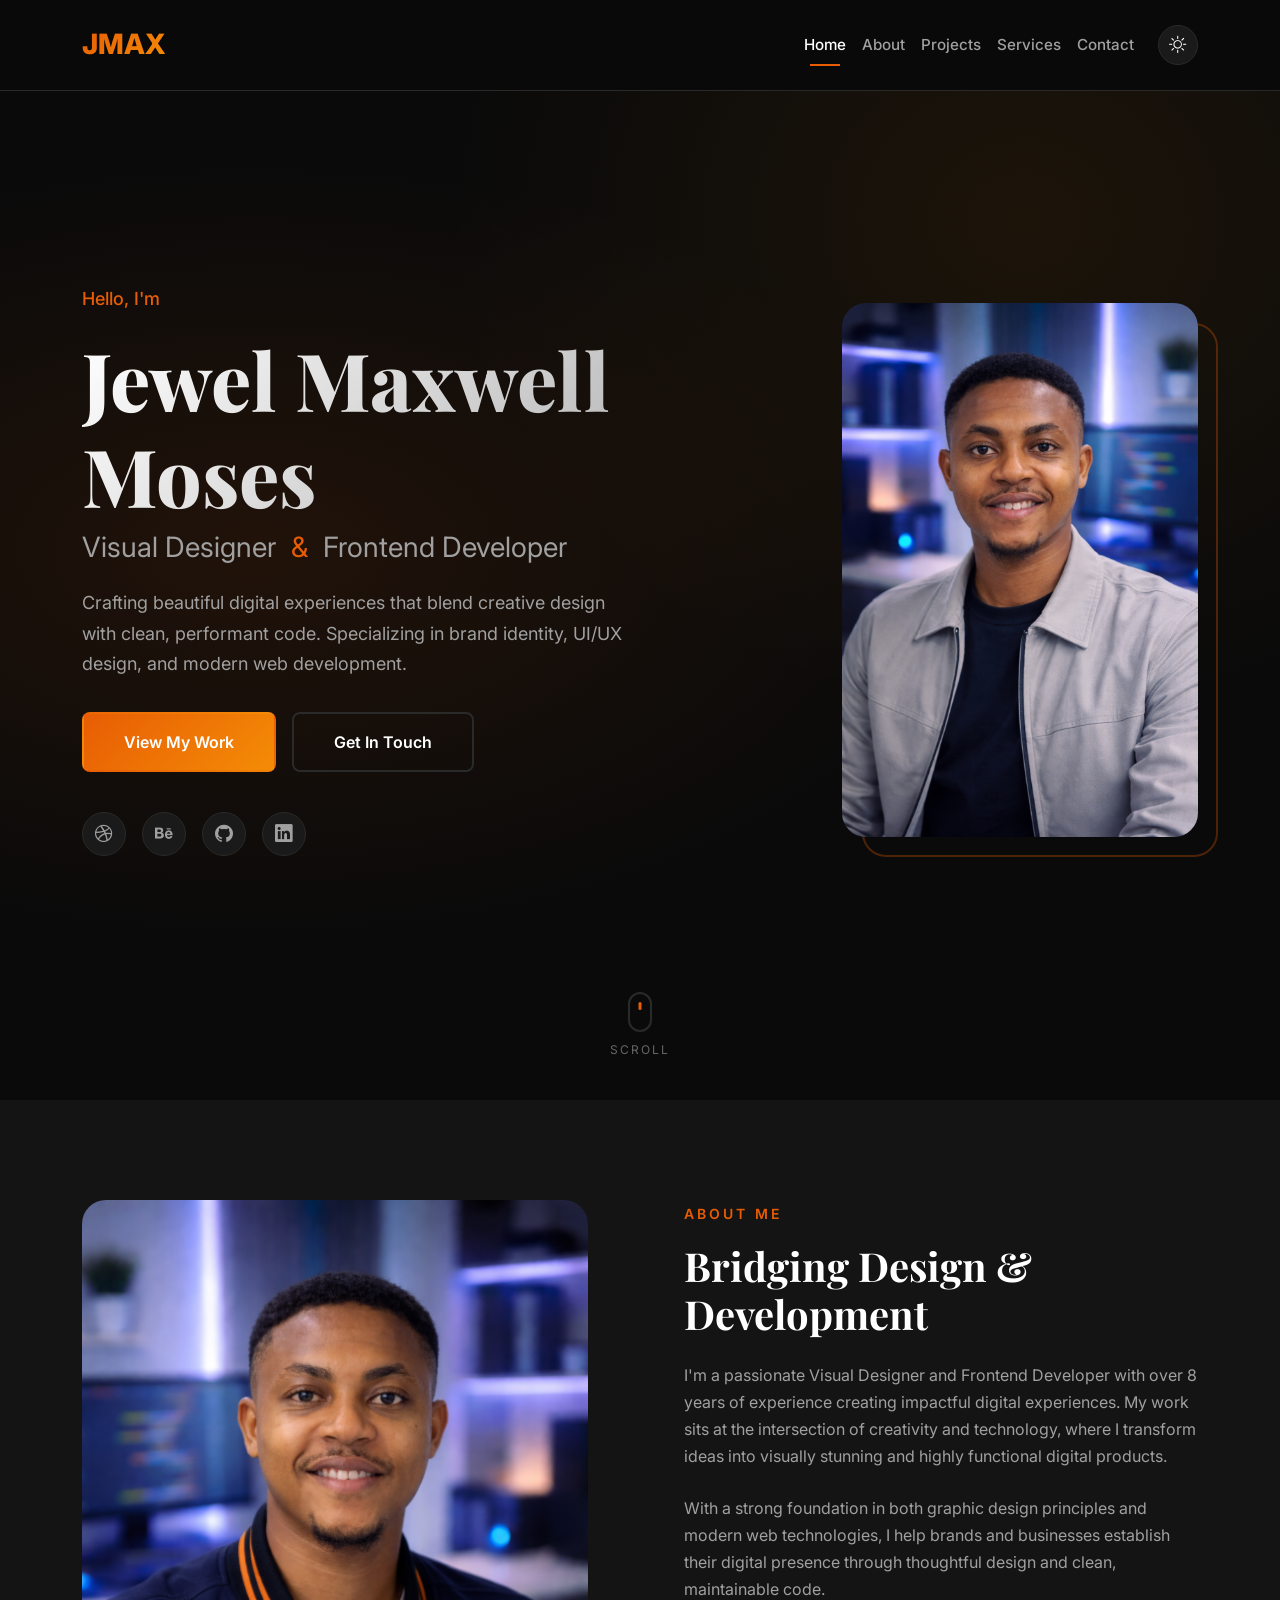
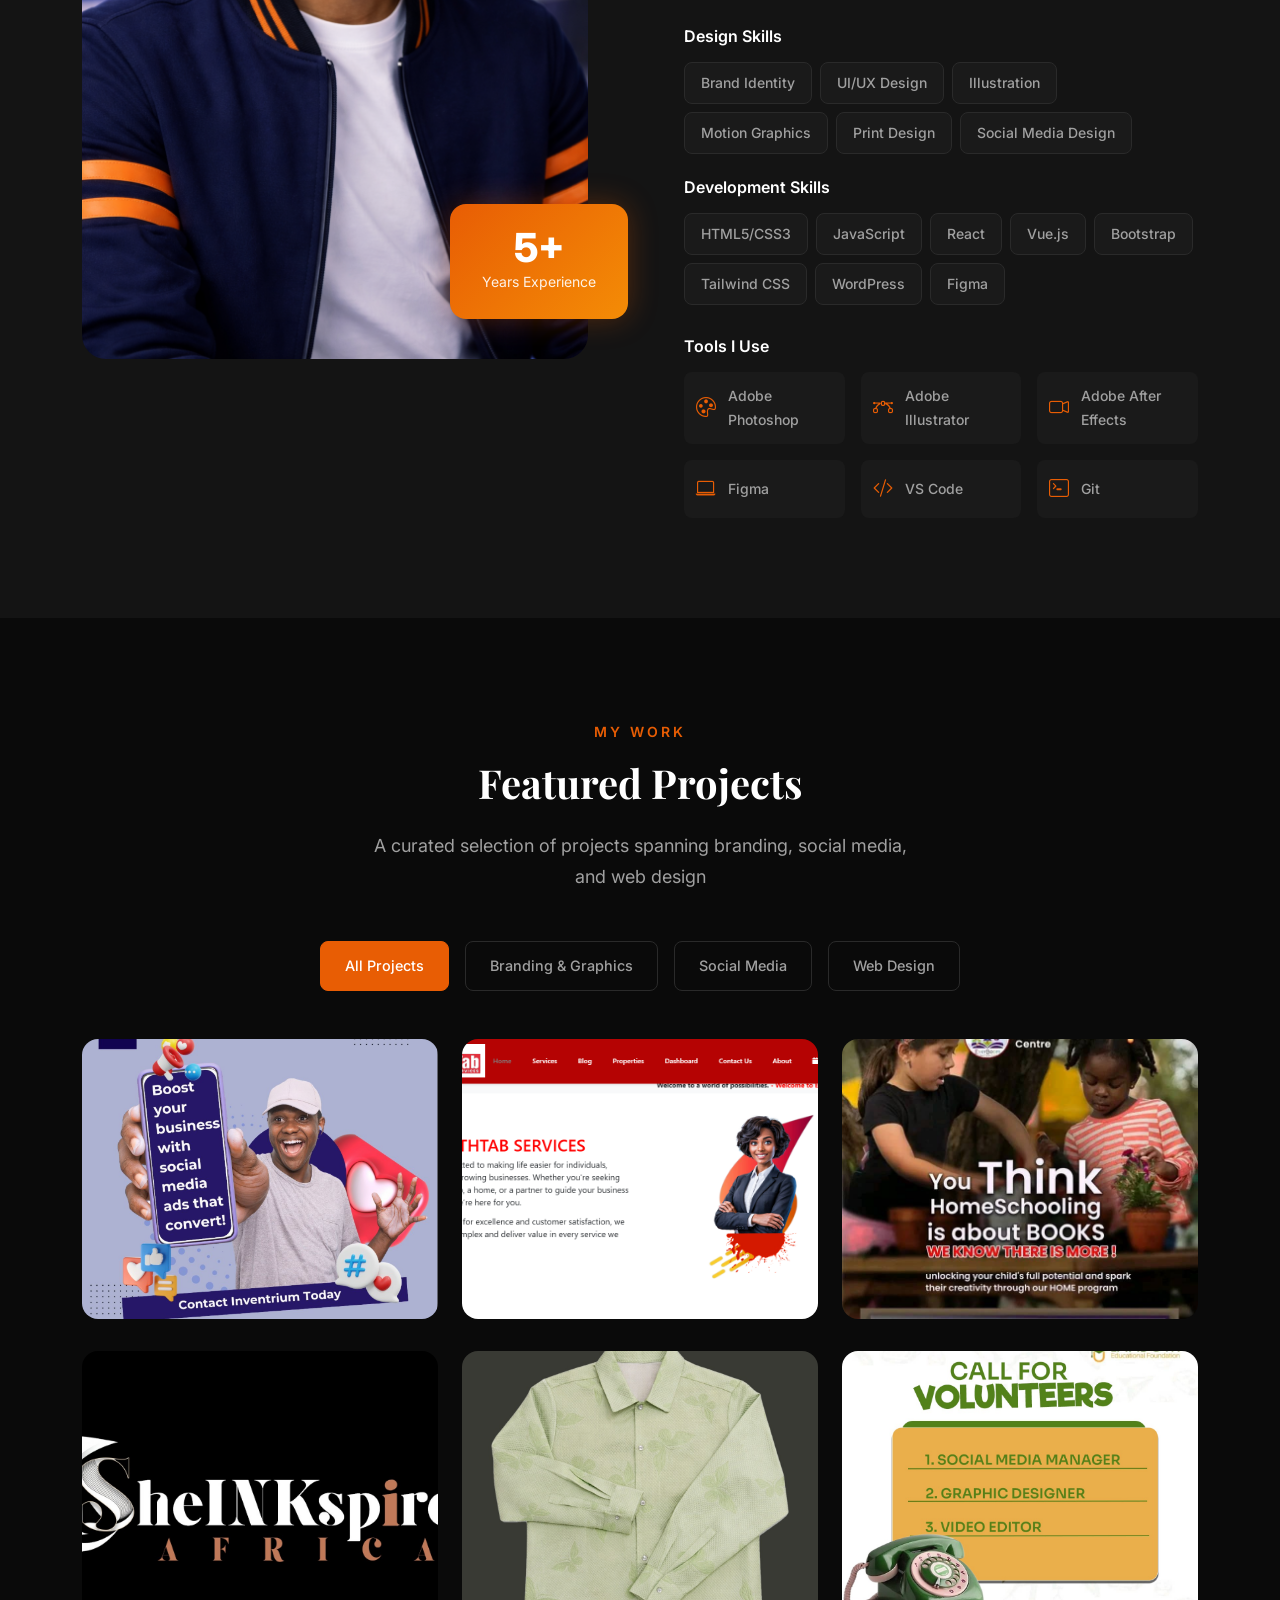
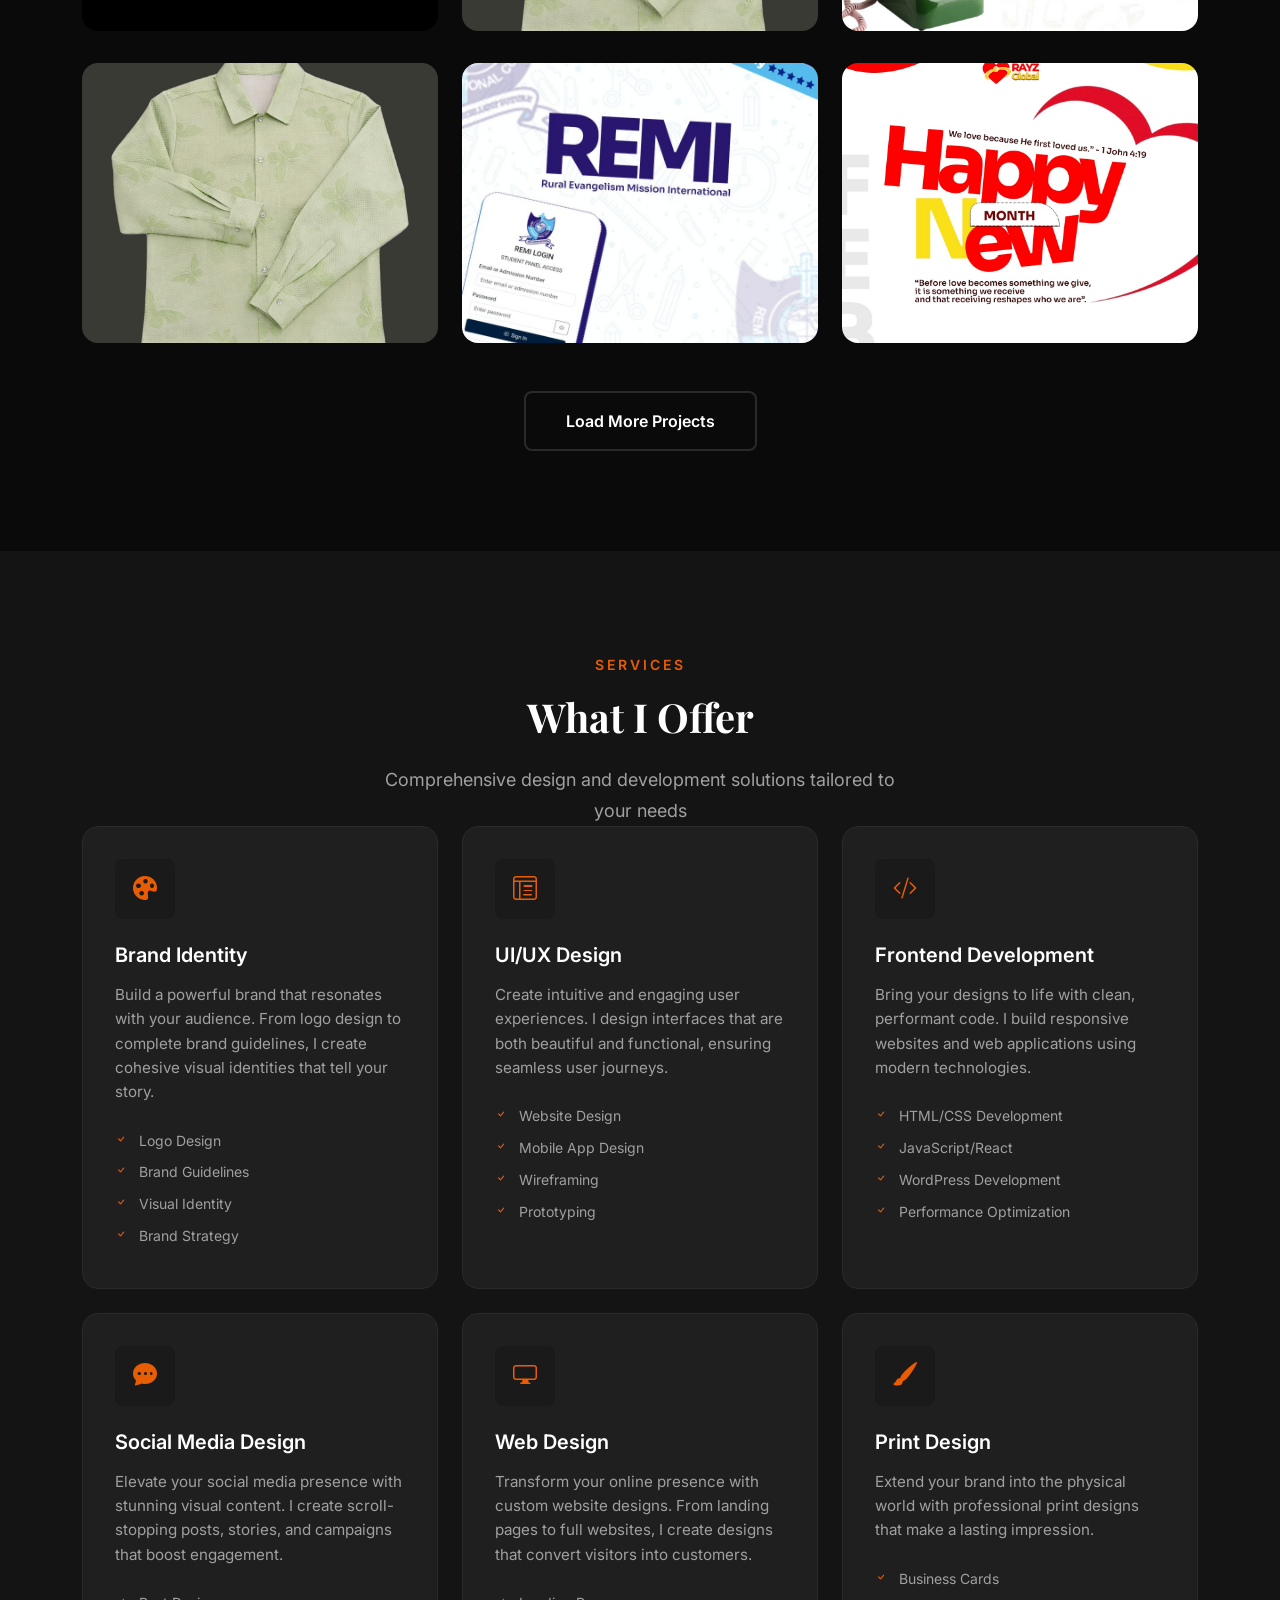
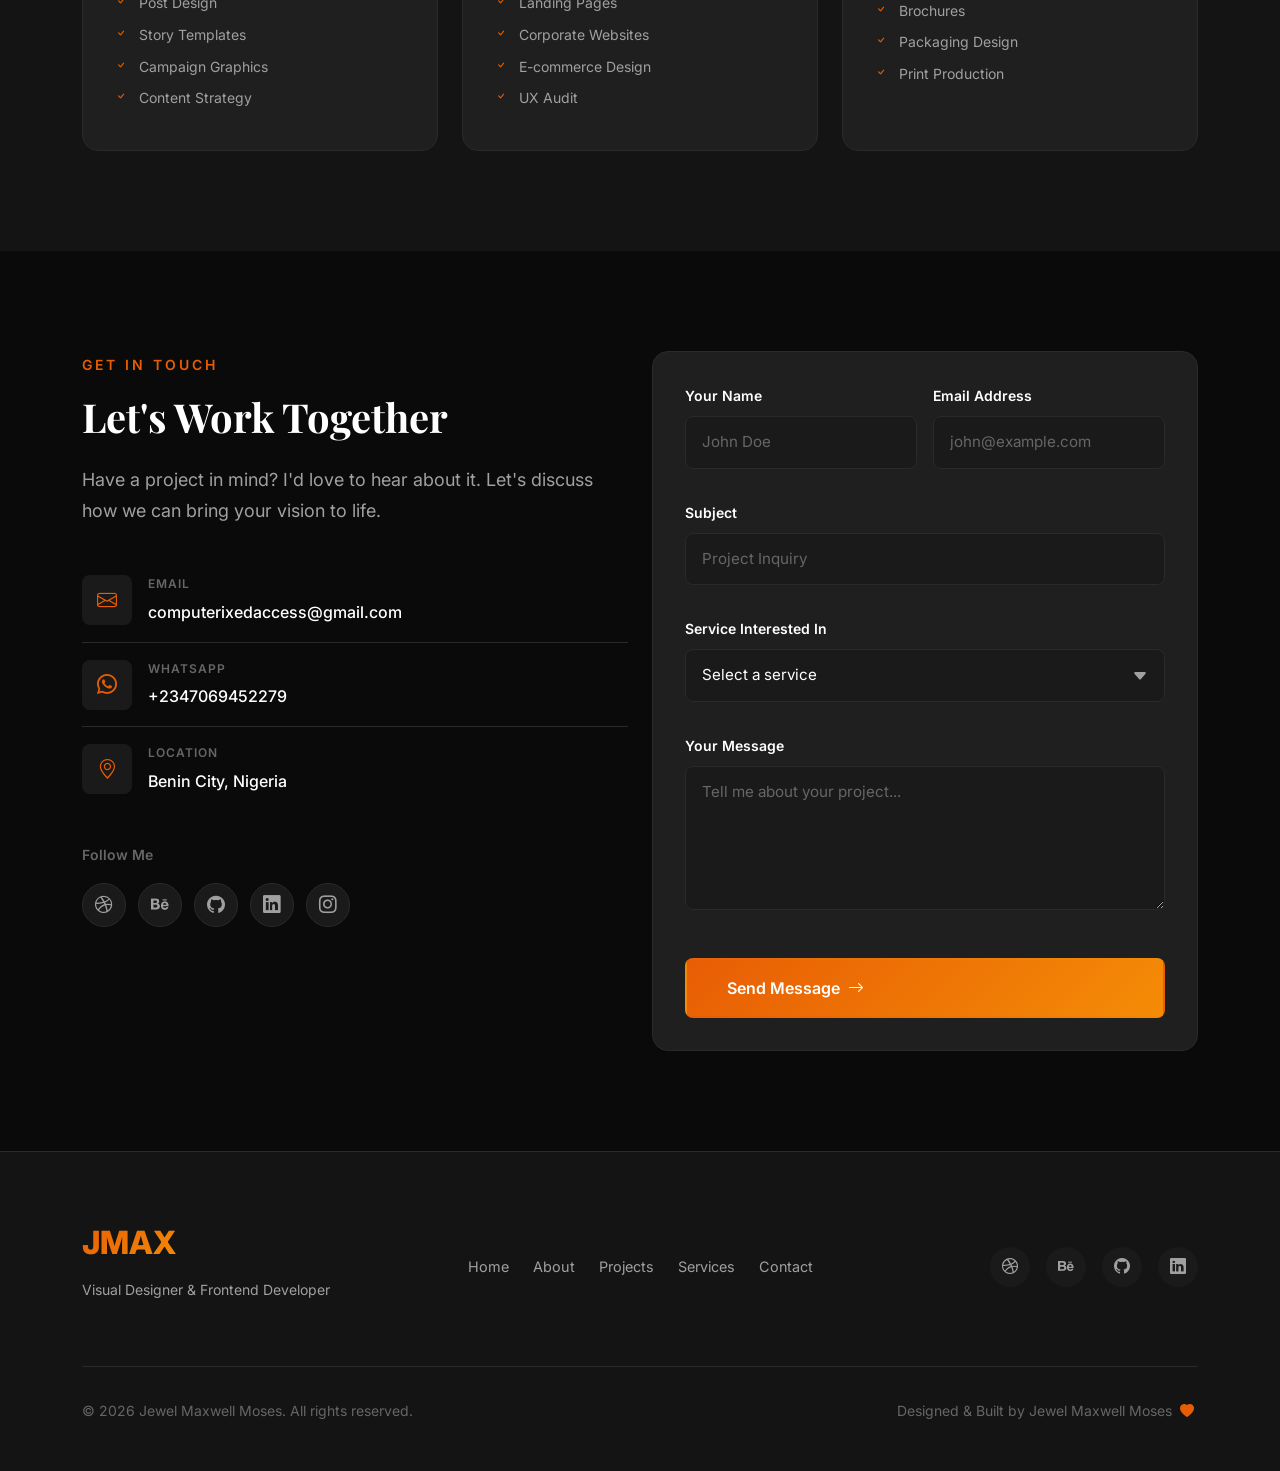
==== index.html @ 3b65a0e6 "Add full files" ====
<!DOCTYPE html>
<html lang="en" data-theme="dark">
<head>
    <meta charset="UTF-8">
    <meta name="viewport" content="width=device-width, initial-scale=1.0">
    <meta name="description" content="Portfolio of a Visual Designer and Frontend Developer - Creating stunning visual experiences and modern web applications">
    <title>Jewel Maxwell Moses  | Visual Designer & Frontend Developer</title>
    
    <!-- Bootstrap 5 CSS -->
    <link href="https://cdn.jsdelivr.net/npm/bootstrap@5.3.2/dist/css/bootstrap.min.css" rel="stylesheet">
    
    <!-- Bootstrap Icons -->
    <link href="https://cdn.jsdelivr.net/npm/bootstrap-icons@1.11.1/font/bootstrap-icons.css" rel="stylesheet">
    
    <!-- Google Fonts -->
    <link href="https://fonts.googleapis.com/css2?family=Inter:wght@300;400;500;600;700;800&family=Playfair+Display:wght@400;500;600;700&display=swap" rel="stylesheet">
    
    <!-- Custom CSS -->
    <link rel="stylesheet" href="styles.css">
</head>
<body>
    <!-- Navigation -->
    <nav class="navbar navbar-expand-lg fixed-top" id="mainNav">
        <div class="container">
            <a class="navbar-brand" href="#home">
                <span class="brand-text">JMAX</span>
            </a>
            <button class="navbar-toggler" type="button" data-bs-toggle="collapse" data-bs-target="#navbarNav" aria-controls="navbarNav" aria-expanded="false" aria-label="Toggle navigation">
                <span class="navbar-toggler-icon"></span>
            </button>
            <div class="collapse navbar-collapse" id="navbarNav">
                <ul class="navbar-nav ms-auto">
                    <li class="nav-item">
                        <a class="nav-link" href="#home">Home</a>
                    </li>
                    <li class="nav-item">
                        <a class="nav-link" href="#about">About</a>
                    </li>
                    <li class="nav-item">
                        <a class="nav-link" href="#projects">Projects</a>
                    </li>
                    <li class="nav-item">
                        <a class="nav-link" href="#services">Services</a>
                    </li>
                    <li class="nav-item">
                        <a class="nav-link" href="#contact">Contact</a>
                    </li>
                </ul>
                <!-- Theme Toggle -->
                <button class="theme-toggle ms-3" id="themeToggle" aria-label="Toggle theme">
                    <i class="bi bi-moon-stars"></i>
                </button>
            </div>
        </div>
    </nav>

    <!-- Hero Section -->
    <section class="hero-section" id="home">
        <div class="hero-background"></div>
        <div class="container">
            <div class="row min-vh-100 align-items-center">
                <div class="col-lg-8">
                    <div class="hero-content">
                        <span class="hero-greeting">Hello, I'm</span>
                        <h1 class="hero-name">Jewel Maxwell Moses</h1>
                        <h2 class="hero-title">Visual Designer <span class="separator">&</span> Frontend Developer</h2>
                        <p class="hero-intro">
                            Crafting beautiful digital experiences that blend creative design with clean, 
                            performant code. Specializing in brand identity, UI/UX design, and modern web development.
                        </p>
                        <div class="hero-cta">
                            <a href="#projects" class="btn btn-primary btn-lg">View My Work</a>
                            <a href="#contact" class="btn btn-outline btn-lg">Get In Touch</a>
                        </div>
                        <!-- Social Links -->
                        <div class="hero-social">
                            <a href="https://dribbble.com" target="_blank" rel="noopener noreferrer" aria-label="Dribbble">
                                <i class="bi bi-dribbble"></i>
                            </a>
                            <a href="https://behance.net" target="_blank" rel="noopener noreferrer" aria-label="Behance">
                                <i class="bi bi-behance"></i>
                            </a>
                            <a href="https://github.com/computerixed" target="_blank" rel="noopener noreferrer" aria-label="GitHub">
                                <i class="bi bi-github"></i>
                            </a>
                            <a href="https://www.linkedin.com/in/maxwell-moses-jewel/" target="_blank" rel="noopener noreferrer" aria-label="LinkedIn">
                                <i class="bi bi-linkedin"></i>
                            </a>
                        </div>
                    </div>
                </div>
                <div class="col-lg-4 d-none d-lg-block">
                    <div class="hero-image-wrapper">
                        <img src="images/jmax.png" alt="Jewel Maxwell Moses - Visual Designer" class="hero-image" onerror="this.src='https://via.placeholder.com/400x500'">
                        <div class="hero-image-frame"></div>
                    </div>
                </div>
            </div>
        </div>
        <!-- Scroll Indicator -->
        <div class="scroll-indicator">
            <div class="mouse">
                <div class="wheel"></div>
            </div>
            <span>Scroll</span>
        </div>
    </section>

    <!-- About Section -->
    <section class="about-section" id="about">
        <div class="container">
            <div class="row">
                <div class="col-lg-6">
                    <div class="about-image-wrapper scroll-reveal">
                        <img src="images/jmax2.png" alt="About Jewel Maxwell Moses" class="about-image" onerror="this.src='https://via.placeholder.com/600x700'">
                        <div class="about-experience">
                            <span class="experience-number">5+</span>
                            <span class="experience-text">Years Experience</span>
                        </div>
                    </div>
                </div>
                <div class="col-lg-6">
                    <div class="about-content">
                        <span class="section-subtitle scroll-reveal">About Me</span>
                        <h2 class="section-title scroll-reveal">Bridging Design & Development</h2>
                        <p class="about-text scroll-reveal">
                            I'm a passionate Visual Designer and Frontend Developer with over 8 years of experience 
                            creating impactful digital experiences. My work sits at the intersection of creativity and technology, 
                            where I transform ideas into visually stunning and highly functional digital products.
                        </p>
                        <p class="about-text scroll-reveal">
                            With a strong foundation in both graphic design principles and modern web technologies, 
                            I help brands and businesses establish their digital presence through thoughtful design 
                            and clean, maintainable code.
                        </p>
                        
                        <!-- Skills -->
                        <div class="skills-section scroll-reveal">
                            <h3 class="skills-title">Design Skills</h3>
                            <div class="skills-grid">
                                <span class="skill-tag">Brand Identity</span>
                                <span class="skill-tag">UI/UX Design</span>
                                <span class="skill-tag">Illustration</span>
                                <span class="skill-tag">Motion Graphics</span>
                                <span class="skill-tag">Print Design</span>
                                <span class="skill-tag">Social Media Design</span>
                            </div>
                        </div>
                        
                        <div class="skills-section scroll-reveal">
                            <h3 class="skills-title">Development Skills</h3>
                            <div class="skills-grid">
                                <span class="skill-tag">HTML5/CSS3</span>
                                <span class="skill-tag">JavaScript</span>
                                <span class="skill-tag">React</span>
                                <span class="skill-tag">Vue.js</span>
                                <span class="skill-tag">Bootstrap</span>
                                <span class="skill-tag">Tailwind CSS</span>
                                <span class="skill-tag">WordPress</span>
                                <span class="skill-tag">Figma</span>
                            </div>
                        </div>
                        
                        <!-- Tools I Use -->
                        <div class="tools-section scroll-reveal">
                            <h3 class="tools-title">Tools I Use</h3>
                            <div class="tools-grid">
                                <div class="tool-item">
                                    <i class="bi bi-palette"></i>
                                    <span>Adobe Photoshop</span>
                                </div>
                                <div class="tool-item">
                                    <i class="bi bi-bezier"></i>
                                    <span>Adobe Illustrator</span>
                                </div>
                                <div class="tool-item">
                                    <i class="bi bi-camera-video"></i>
                                    <span>Adobe After Effects</span>
                                </div>
                                <div class="tool-item">
                                    <i class="bi bi-laptop"></i>
                                    <span>Figma</span>
                                </div>
                                <div class="tool-item">
                                    <i class="bi bi-code-slash"></i>
                                    <span>VS Code</span>
                                </div>
                                <div class="tool-item">
                                    <i class="bi bi-terminal"></i>
                                    <span>Git</span>
                                </div>
                            </div>
                        </div>
                    </div>
                </div>
            </div>
        </div>
    </section>

    <!-- Projects Section -->
    <section class="projects-section" id="projects">
        <div class="container">
            <div class="row">
                <div class="col-lg-6 mx-auto text-center">
                    <span class="section-subtitle scroll-reveal">My Work</span>
                    <h2 class="section-title scroll-reveal">Featured Projects</h2>
                    <p class="section-description scroll-reveal">
                        A curated selection of projects spanning branding, social media, and web design
                    </p>
                </div>
            </div>
            
            <!-- Filter Buttons -->
            <div class="project-filters scroll-reveal">
                <button class="filter-btn active" data-filter="all">All Projects</button>
                <button class="filter-btn" data-filter="branding">Branding & Graphics</button>
                <button class="filter-btn" data-filter="social-media">Social Media</button>
                <button class="filter-btn" data-filter="web-design">Web Design</button>
            </div>
            
            <!-- Project Cards -->
            <div class="row project-grid">
                <!-- Project 1 - Social Media -->
                <div class="col-md-6 col-lg-4 project-item scroll-reveal" data-category="social-media">
                    <a href="project-detail.html?project=inventrium" class="project-card-link">
                        <div class="project-card">
                            <img src="images/inventrium.png" alt="Inventrium Social Media" class="project-image" onerror="this.src='https://via.placeholder.com/600x500'">
                            <div class="project-overlay">
                                <div class="project-info">
                                    <span class="project-category">Social Media</span>
                                    <h3 class="project-title">Inventrium</h3>
                                    <p class="project-description">Tech company social media - Feb to Sept 2024</p>
                                </div>
                                <button class="project-link">
                                    <i class="bi bi-arrow-up-right"></i>
                                </button>
                            </div>
                            <div class="project-tag">View Project</div>
                        </div>
                    </a>
                </div>
                
                <!-- Project 2 - Web Design -->
                <div class="col-md-6 col-lg-4 project-item scroll-reveal" data-category="web-design">
                    <a href="project-detail.html?project=earthtab" class="project-card-link">
                        <div class="project-card">
                            <img src="images/earthtab.png" alt="Earthtab Website" class="project-image" onerror="this.src='https://via.placeholder.com/600x500'">
                            <div class="project-overlay">
                                <div class="project-info">
                                    <span class="project-category">Web Design</span>
                                    <h3 class="project-title">Earthtab</h3>
                                    <p class="project-description">Tech platform - Feb to Aug 2025</p>
                                </div>
                                <button class="project-link">
                                    <i class="bi bi-arrow-up-right"></i>
                                </button>
                            </div>
                            <div class="project-tag">View Project</div>
                        </div>
                    </a>
                </div>
                
                <!-- Project 3 - Social Media -->
                <div class="col-md-6 col-lg-4 project-item scroll-reveal" data-category="social-media">
                    <a href="project-detail.html?project=everboom" class="project-card-link">
                        <div class="project-card">
                            <img src="images/everboom.jpeg" alt="Everboom Social Media" class="project-image" onerror="this.src='https://via.placeholder.com/600x500'">
                            <div class="project-overlay">
                                <div class="project-info">
                                    <span class="project-category">Social Media</span>
                                    <h3 class="project-title">Everboom</h3>
                                    <p class="project-description">Homeschool brand for ages 0-5 - Sept 2024 to Dec 2025</p>
                                </div>
                                <button class="project-link">
                                    <i class="bi bi-arrow-up-right"></i>
                                </button>
                            </div>
                            <div class="project-tag">View Project</div>
                        </div>
                    </a>
                </div>
                
                <!-- Project 4 - Branding -->
                <div class="col-md-6 col-lg-4 project-item scroll-reveal" data-category="branding">
                    <a href="project-detail.html?project=sheinkspire" class="project-card-link">
                        <div class="project-card">
                            <img src="images/sheinkspires-logo.jpeg" alt="SheINKspires Rebranding" class="project-image" onerror="this.src='https://via.placeholder.com/600x500'">
                            <div class="project-overlay">
                                <div class="project-info">
                                    <span class="project-category">Branding & Graphics</span>
                                    <h3 class="project-title">SheINKspires</h3>
                                    <p class="project-description">Brand rebrand - Feb 2026 (Contract)</p>
                                </div>
                                <button class="project-link">
                                    <i class="bi bi-arrow-up-right"></i>
                                </button>
                            </div>
                            <div class="project-tag">View Project</div>
                        </div>
                    </a>
                </div>
                
                <!-- Project 5 - Web Design -->
                <div class="col-md-6 col-lg-4 project-item scroll-reveal" data-category="web-design">
                    <a href="swiftwears.html" class="project-card-link">
                        <div class="project-card">
                            <img src="images/swiftwears.jpeg" alt="SwiftWears Website" class="project-image" onerror="this.src='https://via.placeholder.com/600x500'">
                            <div class="project-overlay">
                                <div class="project-info">
                                    <span class="project-category">Web Design</span>
                                    <h3 class="project-title">SwiftWears</h3>
                                    <p class="project-description">E-commerce website - 2023</p>
                                </div>
                                <button class="project-link">
                                    <i class="bi bi-arrow-up-right"></i>
                                </button>
                            </div>
                            <div class="project-tag">View Project</div>
                        </div>
                    </a>
                </div>
                
                <!-- Project 6 - Branding & Graphics -->
                <div class="col-md-6 col-lg-4 project-item scroll-reveal" data-category="branding">
                    <a href="project-detail.html?project=lapidoth" class="project-card-link">
                        <div class="project-card">
                            <img src="images/lapidoth.jpeg" alt="Lapidoth Foundation" class="project-image" onerror="this.src='https://via.placeholder.com/600x500'">
                            <div class="project-overlay">
                                <div class="project-info">
                                    <span class="project-category">Branding & Graphics</span>
                                    <h3 class="project-title">Lapidoth Foundation</h3>
                                    <p class="project-description">Nonprofit graphics - Aug 2025 to present</p>
                                </div>
                                <button class="project-link">
                                    <i class="bi bi-arrow-up-right"></i>
                                </button>
                            </div>
                            <div class="project-tag">View Project</div>
                        </div>
                    </a>
                </div>
                
                <!-- Project 7 - Branding & Graphics -->
                <div class="col-md-6 col-lg-4 project-item scroll-reveal" data-category="branding">
                    <a href="project-detail.html?project=wiseswift" class="project-card-link">
                        <div class="project-card">
                            <img src="images/swiftwears.jpeg" alt="WiseSwift Graphics" class="project-image" onerror="this.src='https://via.placeholder.com/600x500'">
                            <div class="project-overlay">
                                <div class="project-info">
                                    <span class="project-category">Branding & Graphics</span>
                                    <h3 class="project-title">WiseSwift</h3>
                                    <p class="project-description">Clothing brand graphics - Sept 2025 to present</p>
                                </div>
                                <button class="project-link">
                                    <i class="bi bi-arrow-up-right"></i>
                                </button>
                            </div>
                            <div class="project-tag">View Project</div>
                        </div>
                    </a>
                </div>
                
                <!-- Project 8 - Web Design -->
                <div class="col-md-6 col-lg-4 project-item scroll-reveal" data-category="web-design">
                    <a href="project-detail.html?project=remicollege" class="project-card-link">
                        <div class="project-card">
                            <img src="images/remi.jpg" alt="Remicollege Result System" class="project-image" onerror="this.src='https://via.placeholder.com/600x500'">
                            <div class="project-overlay">
                                <div class="project-info">
                                    <span class="project-category">Web Design</span>
                                    <h3 class="project-title">Remicollege</h3>
                                    <p class="project-description">Online result system - 2025</p>
                                </div>
                                <button class="project-link">
                                    <i class="bi bi-arrow-up-right"></i>
                                </button>
                            </div>
                            <div class="project-tag">View Project</div>
                        </div>
                    </a>
                </div>
                
                <!-- Project 9 - Branding & Graphics -->
                <div class="col-md-6 col-lg-4 project-item scroll-reveal" data-category="branding">
                    <a href="project-detail.html?project=rayzwellness" class="project-card-link">
                        <div class="project-card">
                            <img src="images/Rayz Global.jpeg" alt="Rayz Wellness Global" class="project-image" onerror="this.src='https://via.placeholder.com/600x500'">
                            <div class="project-overlay">
                                <div class="project-info">
                                    <span class="project-category">Branding & Graphics</span>
                                    <h3 class="project-title">Rayz Wellness Global</h3>
                                    <p class="project-description">Wellness brand - 2023 to present (Volunteer)</p>
                                </div>
                                <button class="project-link">
                                    <i class="bi bi-arrow-up-right"></i>
                                </button>
                            </div>
                            <div class="project-tag">View Project</div>
                        </div>
                    </a>
                </div>
            </div>
            
            <!-- Load More Button -->
            <div class="text-center mt-5 scroll-reveal">
                <button class="btn btn-outline btn-lg" id="loadMoreBtn">Load More Projects</button>
            </div>
        </div>
    </section>

    <!-- Services Section -->
    <section class="services-section" id="services">
        <div class="container">
            <div class="row">
                <div class="col-lg-6 mx-auto text-center">
                    <span class="section-subtitle scroll-reveal">Services</span>
                    <h2 class="section-title scroll-reveal">What I Offer</h2>
                    <p class="section-description scroll-reveal">
                        Comprehensive design and development solutions tailored to your needs
                    </p>
                </div>
            </div>
            
            <div class="row g-4">
                <!-- Service 1 -->
                <div class="col-md-6 col-lg-4 scroll-reveal">
                    <div class="service-card">
                        <div class="service-icon">
                            <i class="bi bi-palette-fill"></i>
                        </div>
                        <h3 class="service-title">Brand Identity</h3>
                        <p class="service-description">
                            Build a powerful brand that resonates with your audience. From logo design to complete brand guidelines, 
                            I create cohesive visual identities that tell your story.
                        </p>
                        <ul class="service-features">
                            <li>Logo Design</li>
                            <li>Brand Guidelines</li>
                            <li>Visual Identity</li>
                            <li>Brand Strategy</li>
                        </ul>
                    </div>
                </div>
                
                <!-- Service 2 -->
                <div class="col-md-6 col-lg-4 scroll-reveal">
                    <div class="service-card">
                        <div class="service-icon">
                            <i class="bi bi-layout-text-window-reverse"></i>
                        </div>
                        <h3 class="service-title">UI/UX Design</h3>
                        <p class="service-description">
                            Create intuitive and engaging user experiences. I design interfaces that are both beautiful 
                            and functional, ensuring seamless user journeys.
                        </p>
                        <ul class="service-features">
                            <li>Website Design</li>
                            <li>Mobile App Design</li>
                            <li>Wireframing</li>
                            <li>Prototyping</li>
                        </ul>
                    </div>
                </div>
                
                <!-- Service 3 -->
                <div class="col-md-6 col-lg-4 scroll-reveal">
                    <div class="service-card">
                        <div class="service-icon">
                            <i class="bi bi-code-slash"></i>
                        </div>
                        <h3 class="service-title">Frontend Development</h3>
                        <p class="service-description">
                            Bring your designs to life with clean, performant code. I build responsive websites 
                            and web applications using modern technologies.
                        </p>
                        <ul class="service-features">
                            <li>HTML/CSS Development</li>
                            <li>JavaScript/React</li>
                            <li>WordPress Development</li>
                            <li>Performance Optimization</li>
                        </ul>
                    </div>
                </div>
                
                <!-- Service 4 -->
                <div class="col-md-6 col-lg-4 scroll-reveal">
                    <div class="service-card">
                        <div class="service-icon">
                            <i class="bi bi-chat-dots-fill"></i>
                        </div>
                        <h3 class="service-title">Social Media Design</h3>
                        <p class="service-description">
                            Elevate your social media presence with stunning visual content. I create scroll-stopping 
                            posts, stories, and campaigns that boost engagement.
                        </p>
                        <ul class="service-features">
                            <li>Post Design</li>
                            <li>Story Templates</li>
                            <li>Campaign Graphics</li>
                            <li>Content Strategy</li>
                        </ul>
                    </div>
                </div>
                
                <!-- Service 5 -->
                <div class="col-md-6 col-lg-4 scroll-reveal">
                    <div class="service-card">
                        <div class="service-icon">
                            <i class="bi bi-display"></i>
                        </div>
                        <h3 class="service-title">Web Design</h3>
                        <p class="service-description">
                            Transform your online presence with custom website designs. From landing pages 
                            to full websites, I create designs that convert visitors into customers.
                        </p>
                        <ul class="service-features">
                            <li>Landing Pages</li>
                            <li>Corporate Websites</li>
                            <li>E-commerce Design</li>
                            <li>UX Audit</li>
                        </ul>
                    </div>
                </div>
                
                <!-- Service 6 -->
                <div class="col-md-6 col-lg-4 scroll-reveal">
                    <div class="service-card">
                        <div class="service-icon">
                            <i class="bi bi-brush-fill"></i>
                        </div>
                        <h3 class="service-title">Print Design</h3>
                        <p class="service-description">
                            Extend your brand into the physical world with professional print designs 
                            that make a lasting impression.
                        </p>
                        <ul class="service-features">
                            <li>Business Cards</li>
                            <li>Brochures</li>
                            <li>Packaging Design</li>
                            <li>Print Production</li>
                        </ul>
                    </div>
                </div>
            </div>
        </div>
    </section>

    <!-- Contact Section -->
    <section class="contact-section" id="contact">
        <div class="container">
            <div class="row">
                <div class="col-lg-6">
                    <span class="section-subtitle scroll-reveal">Get In Touch</span>
                    <h2 class="section-title scroll-reveal">Let's Work Together</h2>
                    <p class="contact-intro scroll-reveal">
                        Have a project in mind? I'd love to hear about it. Let's discuss how we can bring your vision to life.
                    </p>
                    
                    <!-- Contact Info -->
                    <div class="contact-info scroll-reveal">
                        <div class="contact-item">
                            <div class="contact-icon">
                                <i class="bi bi-envelope"></i>
                            </div>
                            <div class="contact-details">
                                <span class="contact-label">Email</span>
                                <a href="mailto:computerixedaccess@gmail.com" class="contact-value">computerixedaccess@gmail.com</a>
                            </div>
                        </div>
                        
                        <div class="contact-item">
                            <div class="contact-icon">
                                <i class="bi bi-whatsapp"></i>
                            </div>
                            <div class="contact-details">
                                <span class="contact-label">WhatsApp</span>
                                <a href="https://wa.me/2347069452279" class="contact-value">+2347069452279</a>
                            </div>
                        </div>
                        
                        <div class="contact-item">
                            <div class="contact-icon">
                                <i class="bi bi-geo-alt"></i>
                            </div>
                            <div class="contact-details">
                                <span class="contact-label">Location</span>
                                <span class="contact-value">Benin City, Nigeria</span>
                            </div>
                        </div>
                    </div>
                    
                    <!-- Social Links -->
                    <div class="contact-social scroll-reveal">
                        <span class="social-label">Follow Me</span>
                        <div class="social-links">
                            <a href="https://dribbble.com" target="_blank" rel="noopener noreferrer" class="social-link">
                                <i class="bi bi-dribbble"></i>
                            </a>
                            <a href="https://behance.net" target="_blank" rel="noopener noreferrer" class="social-link">
                                <i class="bi bi-behance"></i>
                            </a>
                            <a href="https://github.com/computerixed" target="_blank" rel="noopener noreferrer" class="social-link">
                                <i class="bi bi-github"></i>
                            </a>
                            <a href="https://www.linkedin.com/in/maxwell-moses-jewel/" target="_blank" rel="noopener noreferrer" class="social-link">
                                <i class="bi bi-linkedin"></i>
                            </a>
                            <a href="https://instagram.com/ajmaxtech" target="_blank" rel="noopener noreferrer" class="social-link">
                                <i class="bi bi-instagram"></i>
                            </a>
                        </div>
                    </div>
                </div>
                
                <div class="col-lg-6">
                    <!-- Contact Form -->
                    <form class="contact-form scroll-reveal" id="contactForm">
                        <div class="row g-3">
                            <div class="col-md-6">
                                <div class="form-group">
                                    <label for="name" class="form-label">Your Name</label>
                                    <input type="text" class="form-control" id="name" name="name" placeholder="John Doe" required>
                                </div>
                            </div>
                            <div class="col-md-6">
                                <div class="form-group">
                                    <label for="email" class="form-label">Email Address</label>
                                    <input type="email" class="form-control" id="email" name="email" placeholder="john@example.com" required>
                                </div>
                            </div>
                            <div class="col-12">
                                <div class="form-group">
                                    <label for="subject" class="form-label">Subject</label>
                                    <input type="text" class="form-control" id="subject" name="subject" placeholder="Project Inquiry" required>
                                </div>
                            </div>
                            <div class="col-12">
                                <div class="form-group">
                                    <label for="service" class="form-label">Service Interested In</label>
                                    <select class="form-select" id="service" name="service">
                                        <option value="" selected>Select a service</option>
                                        <option value="brand-identity">Brand Identity</option>
                                        <option value="ui-ux-design">UI/UX Design</option>
                                        <option value="frontend-development">Frontend Development</option>
                                        <option value="social-media">Social Media Design</option>
                                        <option value="web-design">Web Design</option>
                                        <option value="print-design">Print Design</option>
                                        <option value="other">Other</option>
                                    </select>
                                </div>
                            </div>
                            <div class="col-12">
                                <div class="form-group">
                                    <label for="message" class="form-label">Your Message</label>
                                    <textarea class="form-control" id="message" name="message" rows="5" placeholder="Tell me about your project..." required></textarea>
                                </div>
                            </div>
                            <div class="col-12">
                                <button type="submit" class="btn btn-primary btn-lg w-100">
                                    <span class="btn-text">Send Message</span>
                                    <i class="bi bi-arrow-right"></i>
                                </button>
                            </div>
                        </div>
                    </form>
                </div>
            </div>
        </div>
    </section>

    <!-- Footer -->
    <footer class="site-footer">
        <div class="container">
            <div class="row align-items-center">
                <div class="col-lg-4">
                    <div class="footer-brand">
                        <a href="#home" class="brand-text">JMAX</a>
                        <p class="footer-tagline">Visual Designer & Frontend Developer</p>
                    </div>
                </div>
                <div class="col-lg-4">
                    <nav class="footer-nav">
                        <a href="#home">Home</a>
                        <a href="#about">About</a>
                        <a href="#projects">Projects</a>
                        <a href="#services">Services</a>
                        <a href="#contact">Contact</a>
                    </nav>
                </div>
                <div class="col-lg-4">
                    <div class="footer-social">
                        <a href="https://dribbble.com" target="_blank" rel="noopener noreferrer" aria-label="Dribbble">
                            <i class="bi bi-dribbble"></i>
                        </a>
                        <a href="https://behance.net" target="_blank" rel="noopener noreferrer" aria-label="Behance">
                            <i class="bi bi-behance"></i>
                        </a>
                        <a href="https://github.com/computerixed" target="_blank" rel="noopener noreferrer" aria-label="GitHub">
                            <i class="bi bi-github"></i>
                        </a>
                        <a href="https://www.linkedin.com/in/maxwell-moses-jewel/" target="_blank" rel="noopener noreferrer" aria-label="LinkedIn">
                            <i class="bi bi-linkedin"></i>
                        </a>
                    </div>
                </div>
            </div>
            <div class="footer-bottom">
                <p class="copyright">&copy; 2026 Jewel Maxwell Moses. All rights reserved.</p>
                <p class="credits">Designed & Built by Jewel Maxwell Moses <i class="bi bi-heart-fill"></i></p>
            </div>
        </div>
    </footer>

    <!-- Project Modal -->
    <div class="modal fade" id="projectModal" tabindex="-1" aria-hidden="true">
        <div class="modal-dialog modal-dialog-centered modal-lg">
            <div class="modal-content">
                <button type="button" class="btn-close modal-close" data-bs-dismiss="modal" aria-label="Close"></button>
                <div class="modal-body">
                    <img src="https://picsum.photos/800/500?random=20" alt="Project Detail" class="modal-image" id="modalImage">
                    <div class="modal-info">
                        <span class="modal-category" id="modalCategory">Category</span>
                        <h3 class="modal-title" id="modalTitle">Project Title</h3>
                        <p class="modal-description" id="modalDescription">Project description goes here.</p>
                        <div class="modal-meta">
                            <div class="meta-item">
                                <span class="meta-label">Client</span>
                                <span class="meta-value" id="modalClient">Client Name</span>
                            </div>
                            <div class="meta-item">
                                <span class="meta-label">Year</span>
                                <span class="meta-value" id="modalYear">2024</span>
                            </div>
                        </div>
                        <a href="#" class="btn btn-primary modal-link" id="modalLink">
                            View Live Project
                            <i class="bi bi-arrow-up-right"></i>
                        </a>
                    </div>
                </div>
            </div>
        </div>
    </div>

    <!-- Back to Top Button -->
    <button class="back-to-top" id="backToTop" aria-label="Back to top">
        <i class="bi bi-arrow-up"></i>
    </button>

    <!-- Bootstrap 5 JS Bundle -->
    <script src="https://cdn.jsdelivr.net/npm/bootstrap@5.3.2/dist/js/bootstrap.bundle.min.js"></script>
    
    <!-- Custom JS -->
    <script src="script.js"></script>
</body>
</html>
---- styles.css ----
/* ========================================
   Portfolio Website Styles
   Visual Designer & Frontend Developer
   ======================================== */

/* ========================================
   CSS Variables (Dark/Light Theme)
   ======================================== */
:root {
    /* Dark Theme (Default) */
    --bg-primary: #0a0a0a;
    --bg-secondary: #141414;
    --bg-tertiary: #1a1a1a;
    --bg-card: #1f1f1f;
    
    --text-primary: #ffffff;
    --text-secondary: #a0a0a0;
    --text-muted: #666666;
    
    --accent-primary: #e85d04;
    --accent-secondary: #f48c06;
    --accent-gradient: linear-gradient(135deg, #e85d04 0%, #f48c06 100%);
    
    --border-color: #2a2a2a;
    --border-light: #333333;
    
    --shadow-sm: 0 2px 10px rgba(0, 0, 0, 0.3);
    --shadow-md: 0 5px 30px rgba(0, 0, 0, 0.4);
    --shadow-lg: 0 10px 50px rgba(0, 0, 0, 0.5);
    --shadow-glow: 0 0 30px rgba(232, 93, 4, 0.3);
    
    --navbar-bg: rgba(10, 10, 10, 0.95);
    --hero-overlay: rgba(10, 10, 10, 0.7);
    
    --transition-fast: 0.2s ease;
    --transition-normal: 0.3s ease;
    --transition-slow: 0.5s ease;
    
    --radius-sm: 4px;
    --radius-md: 8px;
    --radius-lg: 16px;
    --radius-xl: 24px;
    
    --font-primary: 'Inter', -apple-system, BlinkMacSystemFont, sans-serif;
    --font-display: 'Playfair Display', Georgia, serif;
}

[data-theme="light"] {
    --bg-primary: #ffffff;
    --bg-secondary: #f8f9fa;
    --bg-tertiary: #f0f0f0;
    --bg-card: #ffffff;
    
    --text-primary: #1a1a1a;
    --text-secondary: #555555;
    --text-muted: #888888;
    
    --border-color: #e0e0e0;
    --border-light: #f0f0f0;
    
    --shadow-sm: 0 2px 10px rgba(0, 0, 0, 0.08);
    --shadow-md: 0 5px 30px rgba(0, 0, 0, 0.12);
    --shadow-lg: 0 10px 50px rgba(0, 0, 0, 0.15);
    --shadow-glow: 0 0 30px rgba(232, 93, 4, 0.15);
    
    --navbar-bg: rgba(255, 255, 255, 0.95);
    --hero-overlay: rgba(255, 255, 255, 0.5);
}

/* ========================================
   Base Styles
   ======================================== */
* {
    margin: 0;
    padding: 0;
    box-sizing: border-box;
}

html {
    scroll-behavior: smooth;
    scroll-padding-top: 80px;
}

body {
    font-family: var(--font-primary);
    background-color: var(--bg-primary);
    color: var(--text-primary);
    line-height: 1.7;
    overflow-x: hidden;
    -webkit-font-smoothing: antialiased;
    -moz-osx-font-smoothing: grayscale;
}

/* Selection */
::selection {
    background: var(--accent-primary);
    color: white;
}

/* Scrollbar */
::-webkit-scrollbar {
    width: 8px;
}

::-webkit-scrollbar-track {
    background: var(--bg-secondary);
}

::-webkit-scrollbar-thumb {
    background: var(--border-color);
    border-radius: 4px;
}

::-webkit-scrollbar-thumb:hover {
    background: var(--accent-primary);
}

/* ========================================
   Typography
   ======================================== */
h1, h2, h3, h4, h5, h6 {
    font-family: var(--font-display);
    font-weight: 600;
    line-height: 1.2;
    color: var(--text-primary);
}

a {
    text-decoration: none;
    color: inherit;
    transition: var(--transition-normal);
}

a:hover {
    color: var(--accent-primary);
}

img {
    max-width: 100%;
    height: auto;
}

/* Section Titles */
.section-subtitle {
    display: inline-block;
    font-size: 0.875rem;
    font-weight: 600;
    text-transform: uppercase;
    letter-spacing: 3px;
    color: var(--accent-primary);
    margin-bottom: 1rem;
}

.section-title {
    font-size: 2.5rem;
    font-weight: 700;
    margin-bottom: 1.5rem;
}

.section-description {
    font-size: 1.125rem;
    color: var(--text-secondary);
    max-width: 600px;
    margin: 0 auto;
}

/* ========================================
   Buttons
   ======================================== */
.btn {
    display: inline-flex;
    align-items: center;
    gap: 0.5rem;
    padding: 0.875rem 2rem;
    font-size: 0.95rem;
    font-weight: 600;
    border-radius: var(--radius-md);
    transition: var(--transition-normal);
    border: 2px solid transparent;
}

.btn-primary {
    background: var(--accent-gradient);
    color: white;
    border-color: transparent;
}

.btn-primary:hover {
    background: var(--accent-primary);
    color: white;
    transform: translateY(-2px);
    box-shadow: var(--shadow-glow);
}

.btn-outline {
    background: transparent;
    color: var(--text-primary);
    border-color: var(--border-color);
}

.btn-outline:hover {
    background: var(--accent-primary);
    border-color: var(--accent-primary);
    color: white;
}

.btn-lg {
    padding: 1rem 2.5rem;
    font-size: 1rem;
}

/* ========================================
   Navigation
   ======================================== */
.navbar {
    background: var(--navbar-bg);
    backdrop-filter: blur(20px);
    padding: 1rem 0;
    transition: var(--transition-normal);
    border-bottom: 1px solid var(--border-color);
}

.navbar.scrolled {
    padding: 0.75rem 0;
    box-shadow: var(--shadow-md);
}

.navbar-brand {
    font-size: 1.75rem;
    font-weight: 800;
    color: var(--text-primary);
}

.brand-text {
    background: var(--accent-gradient);
    -webkit-background-clip: text;
    -webkit-text-fill-color: transparent;
    background-clip: text;
}

.navbar-toggler {
    border: none;
    padding: 0.5rem;
}

.navbar-toggler:focus {
    box-shadow: none;
}

.navbar-toggler-icon {
    background-image: none;
    width: 24px;
    height: 2px;
    background: var(--text-primary);
    position: relative;
    transition: var(--transition-normal);
}

.navbar-toggler-icon::before,
.navbar-toggler-icon::after {
    content: '';
    position: absolute;
    width: 100%;
    height: 100%;
    background: inherit;
    left: 0;
    transition: var(--transition-normal);
}

.navbar-toggler-icon::before {
    top: -8px;
}

.navbar-toggler-icon::after {
    top: 8px;
}

.navbar-toggler[aria-expanded="true"] .navbar-toggler-icon {
    background: transparent;
}

.navbar-toggler[aria-expanded="true"] .navbar-toggler-icon::before {
    transform: rotate(45deg);
    top: 0;
}

.navbar-toggler[aria-expanded="true"] .navbar-toggler-icon::after {
    transform: rotate(-45deg);
    top: 0;
}

.navbar-nav .nav-link {
    font-size: 0.95rem;
    font-weight: 500;
    color: var(--text-secondary);
    padding: 0.5rem 1rem;
    position: relative;
}

.navbar-nav .nav-link::after {
    content: '';
    position: absolute;
    bottom: 0;
    left: 50%;
    width: 0;
    height: 2px;
    background: var(--accent-primary);
    transition: var(--transition-normal);
    transform: translateX(-50%);
}

.navbar-nav .nav-link:hover,
.navbar-nav .nav-link.active {
    color: var(--text-primary);
}

.navbar-nav .nav-link:hover::after,
.navbar-nav .nav-link.active::after {
    width: 30px;
}

/* Theme Toggle */
.theme-toggle {
    background: var(--bg-tertiary);
    border: 1px solid var(--border-color);
    color: var(--text-primary);
    width: 40px;
    height: 40px;
    border-radius: 50%;
    display: flex;
    align-items: center;
    justify-content: center;
    cursor: pointer;
    transition: var(--transition-normal);
}

.theme-toggle:hover {
    background: var(--accent-primary);
    border-color: var(--accent-primary);
    color: white;
}

.theme-toggle i {
    font-size: 1.1rem;
}

/* ========================================
   Hero Section
   ======================================== */
.hero-section {
    min-height: 100vh;
    display: flex;
    align-items: center;
    position: relative;
    padding: 120px 0 80px;
    overflow: hidden;
}

.hero-background {
    position: absolute;
    top: 0;
    left: 0;
    right: 0;
    bottom: 0;
    background: 
        radial-gradient(ellipse at 20% 50%, rgba(232, 93, 4, 0.1) 0%, transparent 50%),
        radial-gradient(ellipse at 80% 20%, rgba(244, 140, 6, 0.08) 0%, transparent 40%),
        var(--bg-primary);
    z-index: -1;
}

.hero-content {
    position: relative;
    z-index: 1;
}

.hero-greeting {
    display: inline-block;
    font-size: 1.125rem;
    font-weight: 500;
    color: var(--accent-primary);
    margin-bottom: 1rem;
    animation: fadeInUp 0.6s ease forwards;
}

.hero-name {
    font-size: clamp(3rem, 8vw, 5rem);
    font-weight: 800;
    margin-bottom: 0.5rem;
    background: linear-gradient(135deg, var(--text-primary) 0%, var(--text-secondary) 100%);
    -webkit-background-clip: text;
    -webkit-text-fill-color: transparent;
    background-clip: text;
    animation: fadeInUp 0.6s ease 0.1s forwards;
    opacity: 0;
}

.hero-title {
    font-size: clamp(1.25rem, 3vw, 1.75rem);
    font-weight: 400;
    color: var(--text-secondary);
    margin-bottom: 1.5rem;
    font-family: var(--font-primary);
    animation: fadeInUp 0.6s ease 0.2s forwards;
    opacity: 0;
}

.hero-title .separator {
    color: var(--accent-primary);
    margin: 0 0.5rem;
}

.hero-intro {
    font-size: 1.125rem;
    color: var(--text-secondary);
    max-width: 550px;
    margin-bottom: 2rem;
    animation: fadeInUp 0.6s ease 0.3s forwards;
    opacity: 0;
}

.hero-cta {
    display: flex;
    gap: 1rem;
    flex-wrap: wrap;
    margin-bottom: 2.5rem;
    animation: fadeInUp 0.6s ease 0.4s forwards;
    opacity: 0;
}

.hero-social {
    display: flex;
    gap: 1rem;
    animation: fadeInUp 0.6s ease 0.5s forwards;
    opacity: 0;
}

.hero-social a {
    width: 44px;
    height: 44px;
    display: flex;
    align-items: center;
    justify-content: center;
    background: var(--bg-tertiary);
    border: 1px solid var(--border-color);
    border-radius: 50%;
    color: var(--text-secondary);
    transition: var(--transition-normal);
}

.hero-social a:hover {
    background: var(--accent-primary);
    border-color: var(--accent-primary);
    color: white;
    transform: translateY(-3px);
}

.hero-social i {
    font-size: 1.1rem;
}

/* Hero Image */
.hero-image-wrapper {
    position: relative;
    display: flex;
    justify-content: center;
    animation: fadeInRight 0.8s ease 0.3s forwards;
    opacity: 0;
}

.hero-image {
    width: 100%;
    max-width: 400px;
    height: auto;
    border-radius: var(--radius-xl);
    object-fit: cover;
    position: relative;
    z-index: 1;
}

.hero-image-frame {
    position: absolute;
    top: 20px;
    left: 20px;
    right: -20px;
    bottom: -20px;
    border: 2px solid var(--accent-primary);
    border-radius: var(--radius-xl);
    opacity: 0.3;
}

/* Scroll Indicator */
.scroll-indicator {
    position: absolute;
    bottom: 40px;
    left: 50%;
    transform: translateX(-50%);
    display: flex;
    flex-direction: column;
    align-items: center;
    gap: 0.5rem;
    color: var(--text-muted);
    font-size: 0.75rem;
    text-transform: uppercase;
    letter-spacing: 2px;
    animation: fadeIn 0.6s ease 0.8s forwards;
    opacity: 0;
}

.mouse {
    width: 24px;
    height: 40px;
    border: 2px solid var(--border-color);
    border-radius: 12px;
    position: relative;
}

.wheel {
    width: 3px;
    height: 8px;
    background: var(--accent-primary);
    border-radius: 2px;
    position: absolute;
    top: 8px;
    left: 50%;
    transform: translateX(-50%);
    animation: scroll 1.5s ease-in-out infinite;
}

/* ========================================
   About Section
   ======================================== */
.about-section {
    padding: 100px 0;
    background: var(--bg-secondary);
}

.about-image-wrapper {
    position: relative;
    padding-right: 40px;
}

.about-image {
    width: 100%;
    border-radius: var(--radius-xl);
    object-fit: cover;
}

.about-experience {
    position: absolute;
    bottom: 40px;
    right: 0;
    background: var(--accent-gradient);
    padding: 1.5rem 2rem;
    border-radius: var(--radius-lg);
    text-align: center;
    box-shadow: var(--shadow-glow);
}

.experience-number {
    display: block;
    font-size: 2.5rem;
    font-weight: 800;
    color: white;
    line-height: 1;
}

.experience-text {
    font-size: 0.875rem;
    color: rgba(255, 255, 255, 0.9);
}

.about-content {
    padding-left: 2rem;
}

.about-text {
    color: var(--text-secondary);
    margin-bottom: 1.5rem;
}

/* Skills Section */
.skills-section {
    margin-bottom: 1.5rem;
}

.skills-title,
.tools-title {
    font-size: 1rem;
    font-weight: 600;
    margin-bottom: 1rem;
    color: var(--text-primary);
    font-family: var(--font-primary);
}

.skills-grid {
    display: flex;
    flex-wrap: wrap;
    gap: 0.5rem;
}

.skill-tag {
    display: inline-block;
    padding: 0.5rem 1rem;
    background: var(--bg-tertiary);
    border: 1px solid var(--border-color);
    border-radius: var(--radius-md);
    font-size: 0.875rem;
    font-weight: 500;
    color: var(--text-secondary);
    transition: var(--transition-normal);
}

.skill-tag:hover {
    background: var(--accent-primary);
    border-color: var(--accent-primary);
    color: white;
}

/* Tools Section */
.tools-section {
    margin-top: 2rem;
}

.tools-grid {
    display: grid;
    grid-template-columns: repeat(3, 1fr);
    gap: 1rem;
}

.tool-item {
    display: flex;
    align-items: center;
    gap: 0.75rem;
    padding: 0.75rem;
    background: var(--bg-tertiary);
    border-radius: var(--radius-md);
    transition: var(--transition-normal);
}

.tool-item:hover {
    background: var(--bg-card);
    transform: translateX(5px);
}

.tool-item i {
    font-size: 1.25rem;
    color: var(--accent-primary);
}

.tool-item span {
    font-size: 0.875rem;
    font-weight: 500;
    color: var(--text-secondary);
}

/* ========================================
   Projects Section
   ======================================== */
.projects-section {
    padding: 100px 0;
    background: var(--bg-primary);
}

/* Filter Buttons */
.project-filters {
    display: flex;
    justify-content: center;
    flex-wrap: wrap;
    gap: 1rem;
    margin: 3rem 0;
}

.filter-btn {
    padding: 0.75rem 1.5rem;
    background: transparent;
    border: 1px solid var(--border-color);
    border-radius: var(--radius-md);
    color: var(--text-secondary);
    font-size: 0.9rem;
    font-weight: 500;
    cursor: pointer;
    transition: var(--transition-normal);
}

.filter-btn:hover {
    border-color: var(--accent-primary);
    color: var(--text-primary);
}

.filter-btn.active {
    background: var(--accent-primary);
    border-color: var(--accent-primary);
    color: white;
}

/* Project Cards */
.project-grid {
    row-gap: 2rem;
}

.project-item {
    opacity: 1;
    transform: translateY(0);
    transition: var(--transition-normal);
}

.project-item.hidden {
    display: none;
}

.project-card {
    position: relative;
    border-radius: var(--radius-lg);
    overflow: hidden;
    cursor: pointer;
    background: var(--bg-card);
    transition: var(--transition-normal);
}

.project-card:hover {
    transform: translateY(-5px);
    box-shadow: var(--shadow-lg);
}

.project-image {
    width: 100%;
    height: 280px;
    object-fit: cover;
    transition: var(--transition-slow);
}

.project-card:hover .project-image {
    transform: scale(1.05);
}

.project-overlay {
    position: absolute;
    top: 0;
    left: 0;
    right: 0;
    bottom: 0;
    background: linear-gradient(to top, rgba(0, 0, 0, 0.9) 0%, rgba(0, 0, 0, 0.4) 50%, transparent 100%);
    opacity: 0;
    transition: var(--transition-normal);
    display: flex;
    flex-direction: column;
    justify-content: flex-end;
    padding: 1.5rem;
}

.project-card:hover .project-overlay {
    opacity: 1;
}

.project-info {
    transform: translateY(20px);
    transition: var(--transition-normal);
}

.project-card:hover .project-info {
    transform: translateY(0);
}

.project-category {
    display: inline-block;
    font-size: 0.75rem;
    font-weight: 600;
    text-transform: uppercase;
    letter-spacing: 1px;
    color: var(--accent-primary);
    margin-bottom: 0.5rem;
}

.project-title {
    font-size: 1.25rem;
    font-weight: 600;
    color: white;
    margin-bottom: 0.5rem;
    font-family: var(--font-primary);
}

.project-description {
    font-size: 0.875rem;
    color: rgba(255, 255, 255, 0.8);
    margin-bottom: 1rem;
}

.project-link {
    position: absolute;
    top: 1rem;
    right: 1rem;
    width: 40px;
    height: 40px;
    background: var(--accent-primary);
    border: none;
    border-radius: 50%;
    display: flex;
    align-items: center;
    justify-content: center;
    color: white;
    opacity: 0;
    transform: translateY(-10px);
    transition: var(--transition-normal);
}

.project-card:hover .project-link {
    opacity: 1;
    transform: translateY(0);
}

.project-link:hover {
    background: var(--accent-secondary);
    transform: scale(1.1) !important;
}

.project-tag {
    position: absolute;
    bottom: 1rem;
    left: 1rem;
    padding: 0.5rem 1rem;
    background: var(--accent-primary);
    color: white;
    font-size: 0.75rem;
    font-weight: 600;
    text-transform: uppercase;
    letter-spacing: 1px;
    border-radius: var(--radius-sm);
    opacity: 0;
    transform: translateY(10px);
    transition: var(--transition-normal);
}

.project-card:hover .project-tag {
    opacity: 1;
    transform: translateY(0);
}

/* Project Card Link Wrapper */
.project-card-link {
    text-decoration: none;
    display: block;
}

.project-card-link .project-card {
    height: 100%;
}

/* ========================================
   Services Section
   ======================================== */
.services-section {
    padding: 100px 0;
    background: var(--bg-secondary);
}

.service-card {
    background: var(--bg-card);
    border: 1px solid var(--border-color);
    border-radius: var(--radius-lg);
    padding: 2rem;
    height: 100%;
    transition: var(--transition-normal);
    position: relative;
    overflow: hidden;
}

.service-card::before {
    content: '';
    position: absolute;
    top: 0;
    left: 0;
    right: 0;
    height: 3px;
    background: var(--accent-gradient);
    transform: scaleX(0);
    transform-origin: left;
    transition: var(--transition-normal);
}

.service-card:hover {
    transform: translateY(-5px);
    box-shadow: var(--shadow-lg);
    border-color: transparent;
}

.service-card:hover::before {
    transform: scaleX(1);
}

.service-icon {
    width: 60px;
    height: 60px;
    background: var(--bg-tertiary);
    border-radius: var(--radius-md);
    display: flex;
    align-items: center;
    justify-content: center;
    margin-bottom: 1.5rem;
    transition: var(--transition-normal);
}

.service-card:hover .service-icon {
    background: var(--accent-primary);
}

.service-icon i {
    font-size: 1.5rem;
    color: var(--accent-primary);
    transition: var(--transition-normal);
}

.service-card:hover .service-icon i {
    color: white;
}

.service-title {
    font-size: 1.25rem;
    font-weight: 600;
    margin-bottom: 1rem;
    font-family: var(--font-primary);
}

.service-description {
    font-size: 0.95rem;
    color: var(--text-secondary);
    margin-bottom: 1.5rem;
    line-height: 1.6;
}

.service-features {
    list-style: none;
    padding: 0;
    margin: 0;
}

.service-features li {
    position: relative;
    padding-left: 1.5rem;
    margin-bottom: 0.5rem;
    font-size: 0.875rem;
    color: var(--text-secondary);
}

.service-features li::before {
    content: '\f26e';
    font-family: 'bootstrap-icons';
    position: absolute;
    left: 0;
    color: var(--accent-primary);
    font-size: 0.75rem;
}

/* ========================================
   Contact Section
   ======================================== */
.contact-section {
    padding: 100px 0;
    background: var(--bg-primary);
}

.contact-intro {
    font-size: 1.125rem;
    color: var(--text-secondary);
    margin-bottom: 2rem;
}

/* Contact Info */
.contact-info {
    margin-bottom: 2rem;
}

.contact-item {
    display: flex;
    align-items: center;
    gap: 1rem;
    padding: 1rem 0;
    border-bottom: 1px solid var(--border-color);
}

.contact-item:last-child {
    border-bottom: none;
}

.contact-icon {
    width: 50px;
    height: 50px;
    background: var(--bg-tertiary);
    border-radius: var(--radius-md);
    display: flex;
    align-items: center;
    justify-content: center;
    transition: var(--transition-normal);
}

.contact-item:hover .contact-icon {
    background: var(--accent-primary);
}

.contact-icon i {
    font-size: 1.25rem;
    color: var(--accent-primary);
    transition: var(--transition-normal);
}

.contact-item:hover .contact-icon i {
    color: white;
}

.contact-details {
    display: flex;
    flex-direction: column;
}

.contact-label {
    font-size: 0.75rem;
    font-weight: 600;
    text-transform: uppercase;
    letter-spacing: 1px;
    color: var(--text-muted);
    margin-bottom: 0.25rem;
}

.contact-value {
    font-size: 1rem;
    font-weight: 500;
    color: var(--text-primary);
}

.contact-value:hover {
    color: var(--accent-primary);
}

/* Contact Social */
.contact-social .social-label {
    display: block;
    font-size: 0.875rem;
    font-weight: 600;
    color: var(--text-muted);
    margin-bottom: 1rem;
}

.social-links {
    display: flex;
    gap: 0.75rem;
}

.social-link {
    width: 44px;
    height: 44px;
    background: var(--bg-tertiary);
    border: 1px solid var(--border-color);
    border-radius: 50%;
    display: flex;
    align-items: center;
    justify-content: center;
    color: var(--text-secondary);
    transition: var(--transition-normal);
}

.social-link:hover {
    background: var(--accent-primary);
    border-color: var(--accent-primary);
    color: white;
    transform: translateY(-3px);
}

.social-link i {
    font-size: 1.1rem;
}

/* Contact Form */
.contact-form {
    background: var(--bg-card);
    border: 1px solid var(--border-color);
    border-radius: var(--radius-lg);
    padding: 2rem;
}

.form-group {
    margin-bottom: 1rem;
}

.form-label {
    display: block;
    font-size: 0.875rem;
    font-weight: 600;
    color: var(--text-primary);
    margin-bottom: 0.5rem;
}

.form-control,
.form-select {
    width: 100%;
    padding: 0.875rem 1rem;
    background: var(--bg-tertiary);
    border: 1px solid var(--border-color);
    border-radius: var(--radius-md);
    color: var(--text-primary);
    font-size: 0.95rem;
    font-family: var(--font-primary);
    transition: var(--transition-normal);
}

.form-control:focus,
.form-select:focus {
    outline: none;
    border-color: var(--accent-primary);
    box-shadow: 0 0 0 3px rgba(232, 93, 4, 0.1);
}

.form-control::placeholder {
    color: var(--text-muted);
}

.form-select {
    cursor: pointer;
    appearance: none;
    background-image: url("data:image/svg+xml,%3Csvg xmlns='http://www.w3.org/2000/svg' width='16' height='16' fill='%23a0a0a0' viewBox='0 0 16 16'%3E%3Cpath d='M7.247 11.14 2.451 5.658C1.885 5.013 2.345 4 3.204 4h9.592a1 1 0 0 1 .753 1.659l-4.796 5.48a1 1 0 0 1-1.506 0z'/%3E%3C/svg%3E");
    background-repeat: no-repeat;
    background-position: right 1rem center;
    padding-right: 2.5rem;
}

.form-select option {
    background: var(--bg-card);
    color: var(--text-primary);
}

.contact-form .btn {
    margin-top: 1rem;
}

.contact-form .btn i {
    transition: var(--transition-normal);
}

.contact-form .btn:hover i {
    transform: translateX(5px);
}

/* ========================================
   Footer
   ======================================== */
.site-footer {
    background: var(--bg-secondary);
    padding: 4rem 0 2rem;
    border-top: 1px solid var(--border-color);
}

.footer-brand .brand-text {
    font-size: 2rem;
    font-weight: 800;
    display: inline-block;
    margin-bottom: 0.5rem;
}

.footer-tagline {
    font-size: 0.875rem;
    color: var(--text-secondary);
}

.footer-nav {
    display: flex;
    justify-content: center;
    flex-wrap: wrap;
    gap: 1.5rem;
}

.footer-nav a {
    font-size: 0.9rem;
    color: var(--text-secondary);
    transition: var(--transition-normal);
}

.footer-nav a:hover {
    color: var(--accent-primary);
}

.footer-social {
    display: flex;
    justify-content: flex-end;
    gap: 1rem;
}

.footer-social a {
    width: 40px;
    height: 40px;
    background: var(--bg-tertiary);
    border-radius: 50%;
    display: flex;
    align-items: center;
    justify-content: center;
    color: var(--text-secondary);
    transition: var(--transition-normal);
}

.footer-social a:hover {
    background: var(--accent-primary);
    color: white;
    transform: translateY(-3px);
}

.footer-bottom {
    margin-top: 3rem;
    padding-top: 2rem;
    border-top: 1px solid var(--border-color);
    display: flex;
    justify-content: space-between;
    align-items: center;
    flex-wrap: wrap;
    gap: 1rem;
}

.copyright,
.credits {
    font-size: 0.875rem;
    color: var(--text-muted);
}

.credits i {
    color: var(--accent-primary);
    margin: 0 0.25rem;
}

/* ========================================
   Modal
   ======================================== */
.modal-content {
    background: var(--bg-card);
    border: 1px solid var(--border-color);
    border-radius: var(--radius-lg);
    overflow: hidden;
}

.modal-close {
    position: absolute;
    top: 1rem;
    right: 1rem;
    z-index: 10;
    background: var(--bg-tertiary);
    border: none;
    width: 36px;
    height: 36px;
    border-radius: 50%;
    display: flex;
    align-items: center;
    justify-content: center;
    color: var(--text-primary);
    transition: var(--transition-normal);
}

.modal-close:hover {
    background: var(--accent-primary);
    color: white;
}

.modal-image {
    width: 100%;
    height: 350px;
    object-fit: cover;
}

.modal-info {
    padding: 2rem;
}

.modal-category {
    display: inline-block;
    font-size: 0.75rem;
    font-weight: 600;
    text-transform: uppercase;
    letter-spacing: 1px;
    color: var(--accent-primary);
    margin-bottom: 0.5rem;
}

.modal-title {
    font-size: 1.75rem;
    font-weight: 700;
    margin-bottom: 1rem;
    font-family: var(--font-primary);
}

.modal-description {
    font-size: 1rem;
    color: var(--text-secondary);
    margin-bottom: 1.5rem;
    line-height: 1.7;
}

.modal-meta {
    display: flex;
    gap: 2rem;
    margin-bottom: 1.5rem;
    padding-bottom: 1.5rem;
    border-bottom: 1px solid var(--border-color);
}

.meta-item {
    display: flex;
    flex-direction: column;
}

.meta-label {
    font-size: 0.75rem;
    font-weight: 600;
    text-transform: uppercase;
    letter-spacing: 1px;
    color: var(--text-muted);
    margin-bottom: 0.25rem;
}

.meta-value {
    font-size: 1rem;
    font-weight: 500;
    color: var(--text-primary);
}

.modal-link {
    display: inline-flex;
    align-items: center;
    gap: 0.5rem;
}

/* ========================================
   Back to Top
   ======================================== */
.back-to-top {
    position: fixed;
    bottom: 30px;
    right: 30px;
    width: 50px;
    height: 50px;
    background: var(--accent-primary);
    border: none;
    border-radius: 50%;
    display: flex;
    align-items: center;
    justify-content: center;
    color: white;
    cursor: pointer;
    opacity: 0;
    visibility: hidden;
    transform: translateY(20px);
    transition: var(--transition-normal);
    z-index: 1000;
    box-shadow: var(--shadow-md);
}

.back-to-top.visible {
    opacity: 1;
    visibility: visible;
    transform: translateY(0);
}

.back-to-top:hover {
    background: var(--accent-secondary);
    transform: translateY(-3px);
}

.back-to-top i {
    font-size: 1.25rem;
}

/* ========================================
   Scroll Animations
   ======================================== */
.scroll-reveal {
    opacity: 0;
    transform: translateY(30px);
    transition: opacity 0.6s ease, transform 0.6s ease;
}

.scroll-reveal.revealed {
    opacity: 1;
    transform: translateY(0);
}

/* Staggered Animation Delays */
.scroll-reveal:nth-child(1) { transition-delay: 0s; }
.scroll-reveal:nth-child(2) { transition-delay: 0.1s; }
.scroll-reveal:nth-child(3) { transition-delay: 0.2s; }
.scroll-reveal:nth-child(4) { transition-delay: 0.3s; }
.scroll-reveal:nth-child(5) { transition-delay: 0.4s; }
.scroll-reveal:nth-child(6) { transition-delay: 0.5s; }

/* ========================================
   Keyframe Animations
   ======================================== */
@keyframes fadeInUp {
    from {
        opacity: 0;
        transform: translateY(30px);
    }
    to {
        opacity: 1;
        transform: translateY(0);
    }
}

@keyframes fadeInRight {
    from {
        opacity: 0;
        transform: translateX(50px);
    }
    to {
        opacity: 1;
        transform: translateX(0);
    }
}

@keyframes fadeIn {
    from { opacity: 0; }
    to { opacity: 1; }
}

@keyframes scroll {
    0% {
        top: 8px;
        opacity: 1;
    }
    100% {
        top: 20px;
        opacity: 0;
    }
}

/* ========================================
   Responsive Styles
   ======================================== */
@media (max-width: 1199px) {
    .hero-name {
        font-size: clamp(2.5rem, 6vw, 4rem);
    }
    
    .hero-title {
        font-size: clamp(1.125rem, 2.5vw, 1.5rem);
    }
    
    .about-content {
        padding-left: 1rem;
    }
    
    .tools-grid {
        grid-template-columns: repeat(2, 1fr);
    }
}

@media (max-width: 991px) {
    .navbar-collapse {
        background: var(--navbar-bg);
        padding: 1rem;
        border-radius: var(--radius-md);
        margin-top: 1rem;
        border: 1px solid var(--border-color);
    }
    
    .navbar-nav {
        margin-bottom: 1rem;
    }
    
    .theme-toggle {
        margin: 0.5rem 0;
    }
    
    .hero-section {
        padding: 100px 0 60px;
    }
    
    .hero-image-wrapper {
        display: none;
    }
    
    .about-image-wrapper {
        padding-right: 0;
        margin-bottom: 2rem;
    }
    
    .about-experience {
        right: 20px;
    }
    
    .about-content {
        padding-left: 0;
    }
    
    .footer-brand,
    .footer-nav,
    .footer-social {
        text-align: center;
        justify-content: center;
    }
    
    .footer-social {
        margin-top: 1rem;
    }
}

@media (max-width: 767px) {
    .section-title {
        font-size: 2rem;
    }
    
    .hero-section {
        padding: 80px 0 50px;
    }
    
    .hero-cta {
        flex-direction: column;
    }
    
    .hero-cta .btn {
        width: 100%;
        text-align: center;
        justify-content: center;
    }
    
    .hero-social {
        justify-content: center;
    }
    
    .scroll-indicator {
        display: none;
    }
    
    .about-section,
    .projects-section,
    .services-section,
    .contact-section {
        padding: 60px 0;
    }
    
    .project-filters {
        gap: 0.5rem;
    }
    
    .filter-btn {
        padding: 0.5rem 1rem;
        font-size: 0.8rem;
    }
    
    .tools-grid {
        grid-template-columns: repeat(2, 1fr);
    }
    
    .service-card {
        padding: 1.5rem;
    }
    
    .modal-meta {
        flex-direction: column;
        gap: 1rem;
    }
    
    .footer-bottom {
        flex-direction: column;
        text-align: center;
    }
}

@media (max-width: 575px) {
    .section-title {
        font-size: 1.75rem;
    }
    
    .hero-name {
        font-size: 2.25rem;
    }
    
    .hero-intro {
        font-size: 1rem;
    }
    
    .project-image {
        height: 220px;
    }
    
    .tools-grid {
        grid-template-columns: 1fr;
    }
    
    .contact-form {
        padding: 1.5rem;
    }
    
    .back-to-top {
        bottom: 20px;
        right: 20px;
        width: 44px;
        height: 44px;
    }
}

/* ========================================
   Utility Classes
   ======================================== */
.text-accent {
    color: var(--accent-primary);
}

.bg-accent {
    background: var(--accent-gradient);
}

/* ========================================
   Print Styles
   ======================================== */
@media print {
    .navbar,
    .scroll-indicator,
    .back-to-top,
    .theme-toggle {
        display: none !important;
    }
    
    body {
        background: white;
        color: black;
    }
    
    .hero-section,
    .about-section,
    .projects-section,
    .services-section,
    .contact-section {
        padding: 20px 0;
    }
}
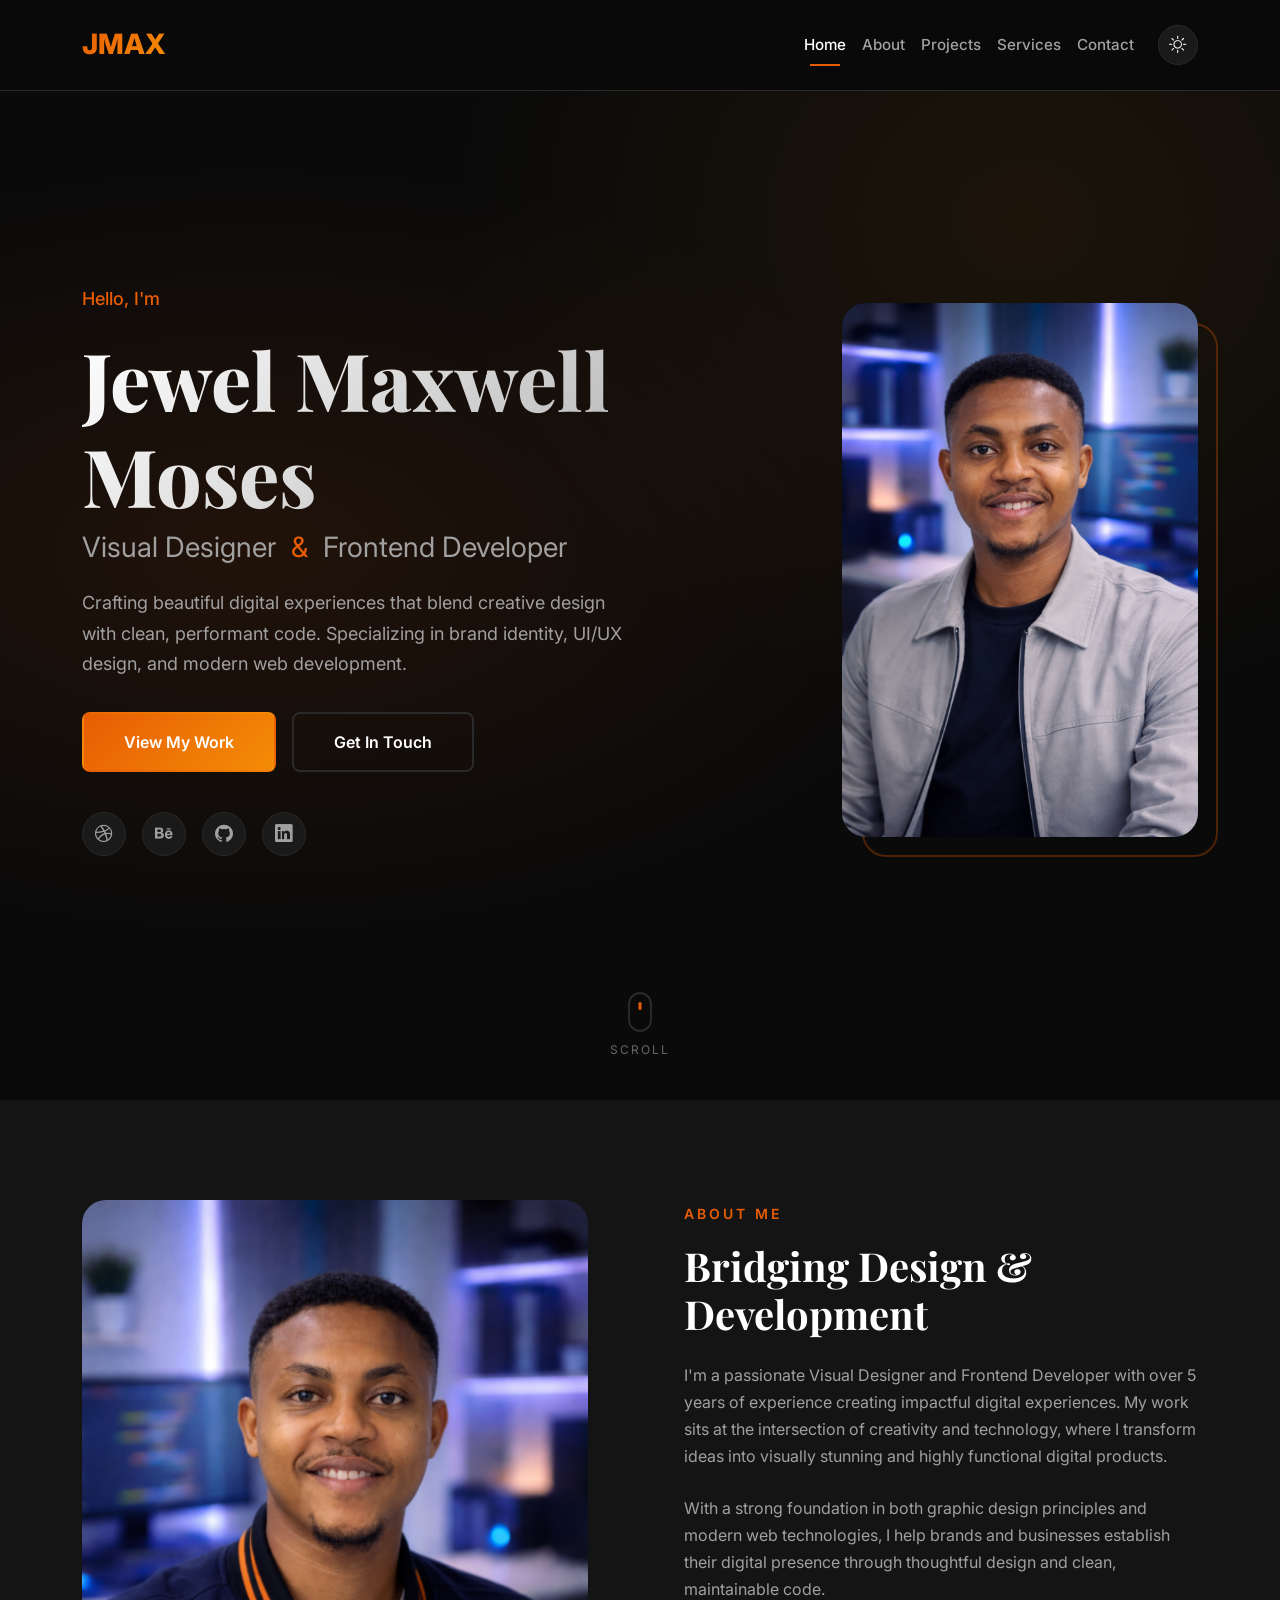
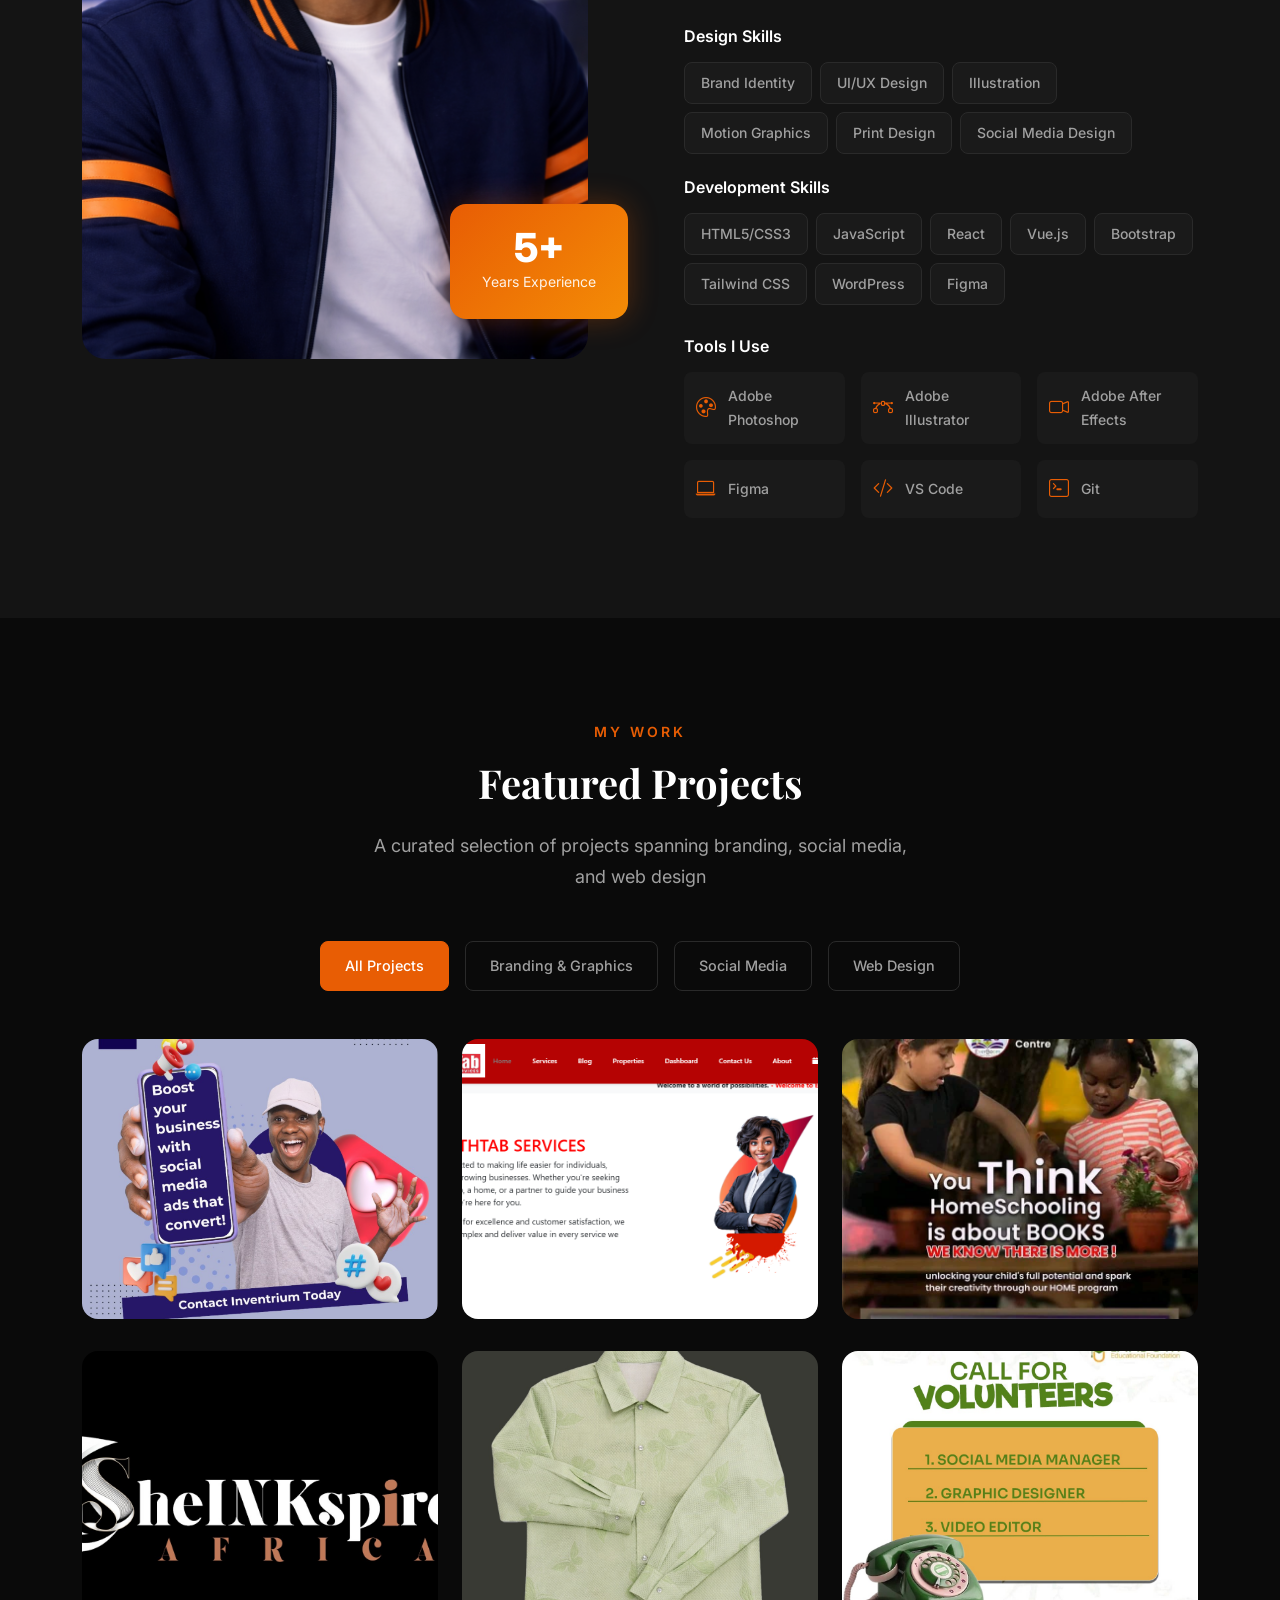
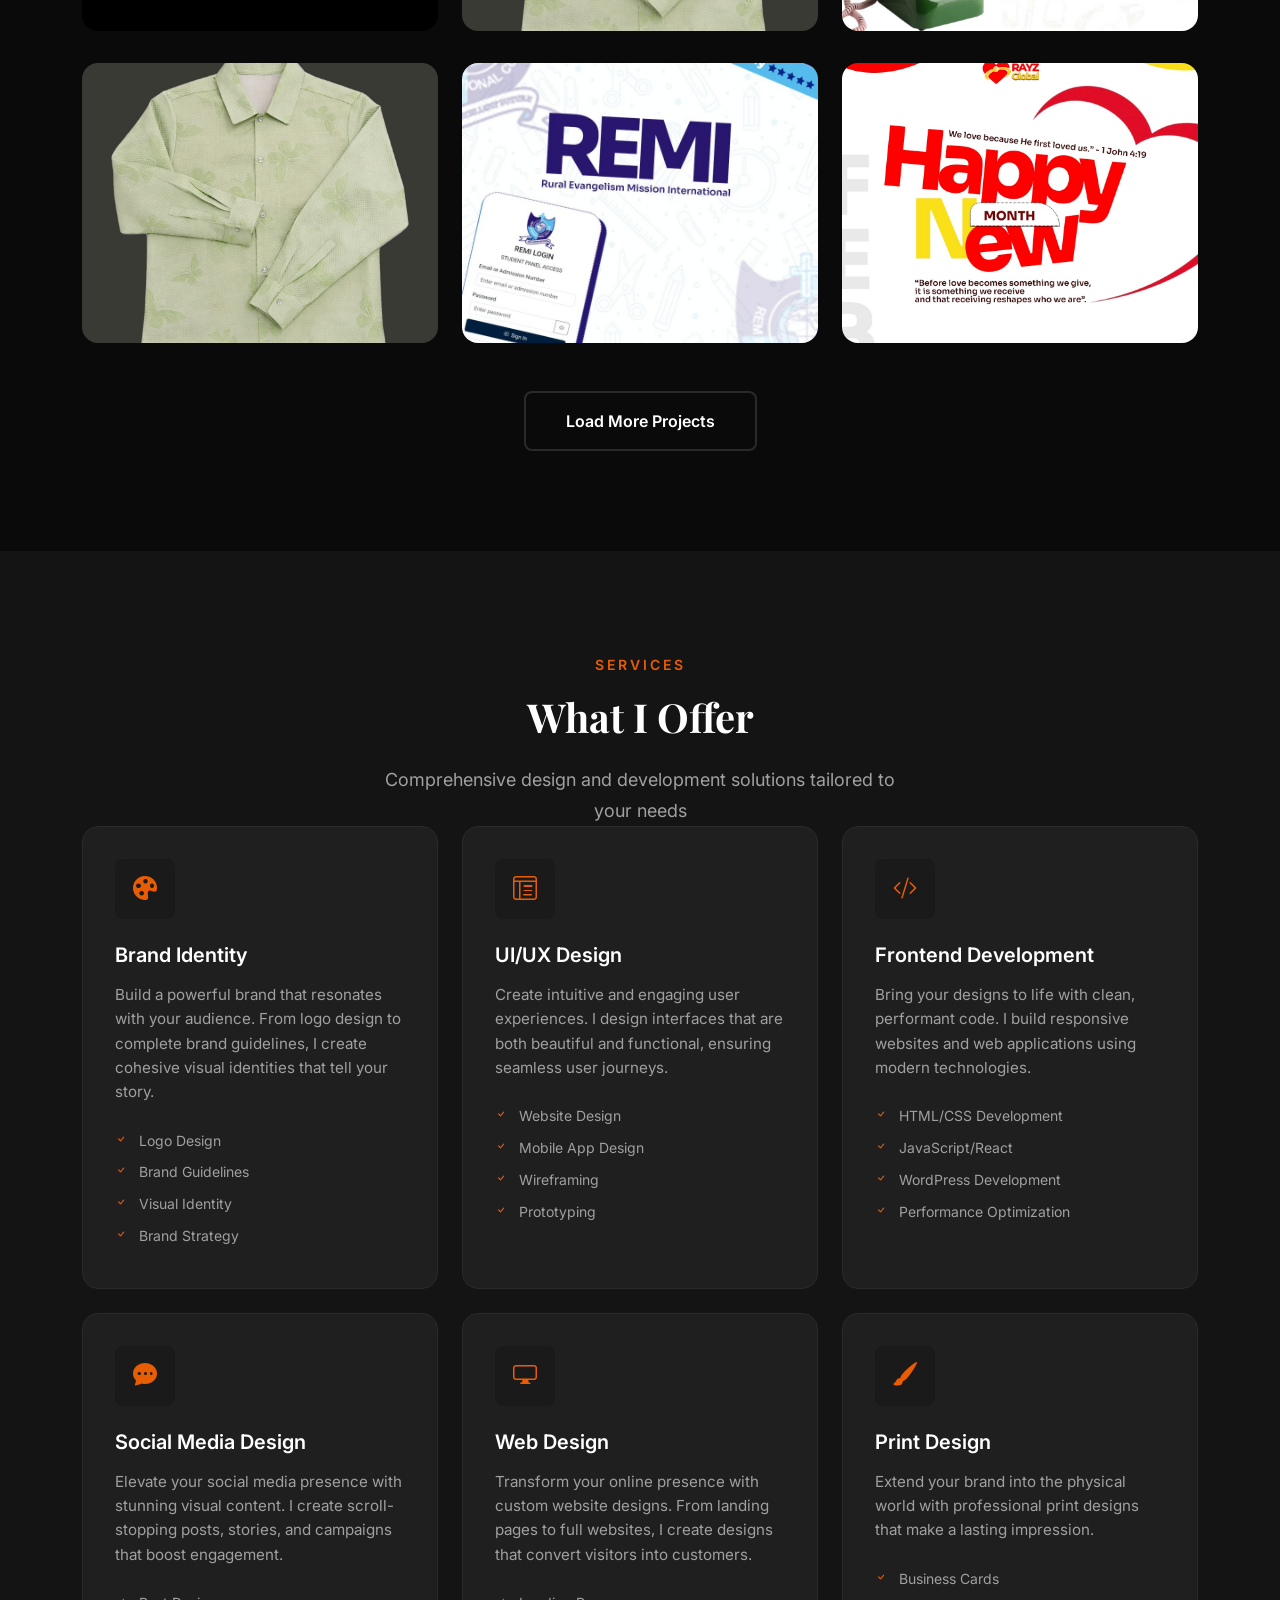
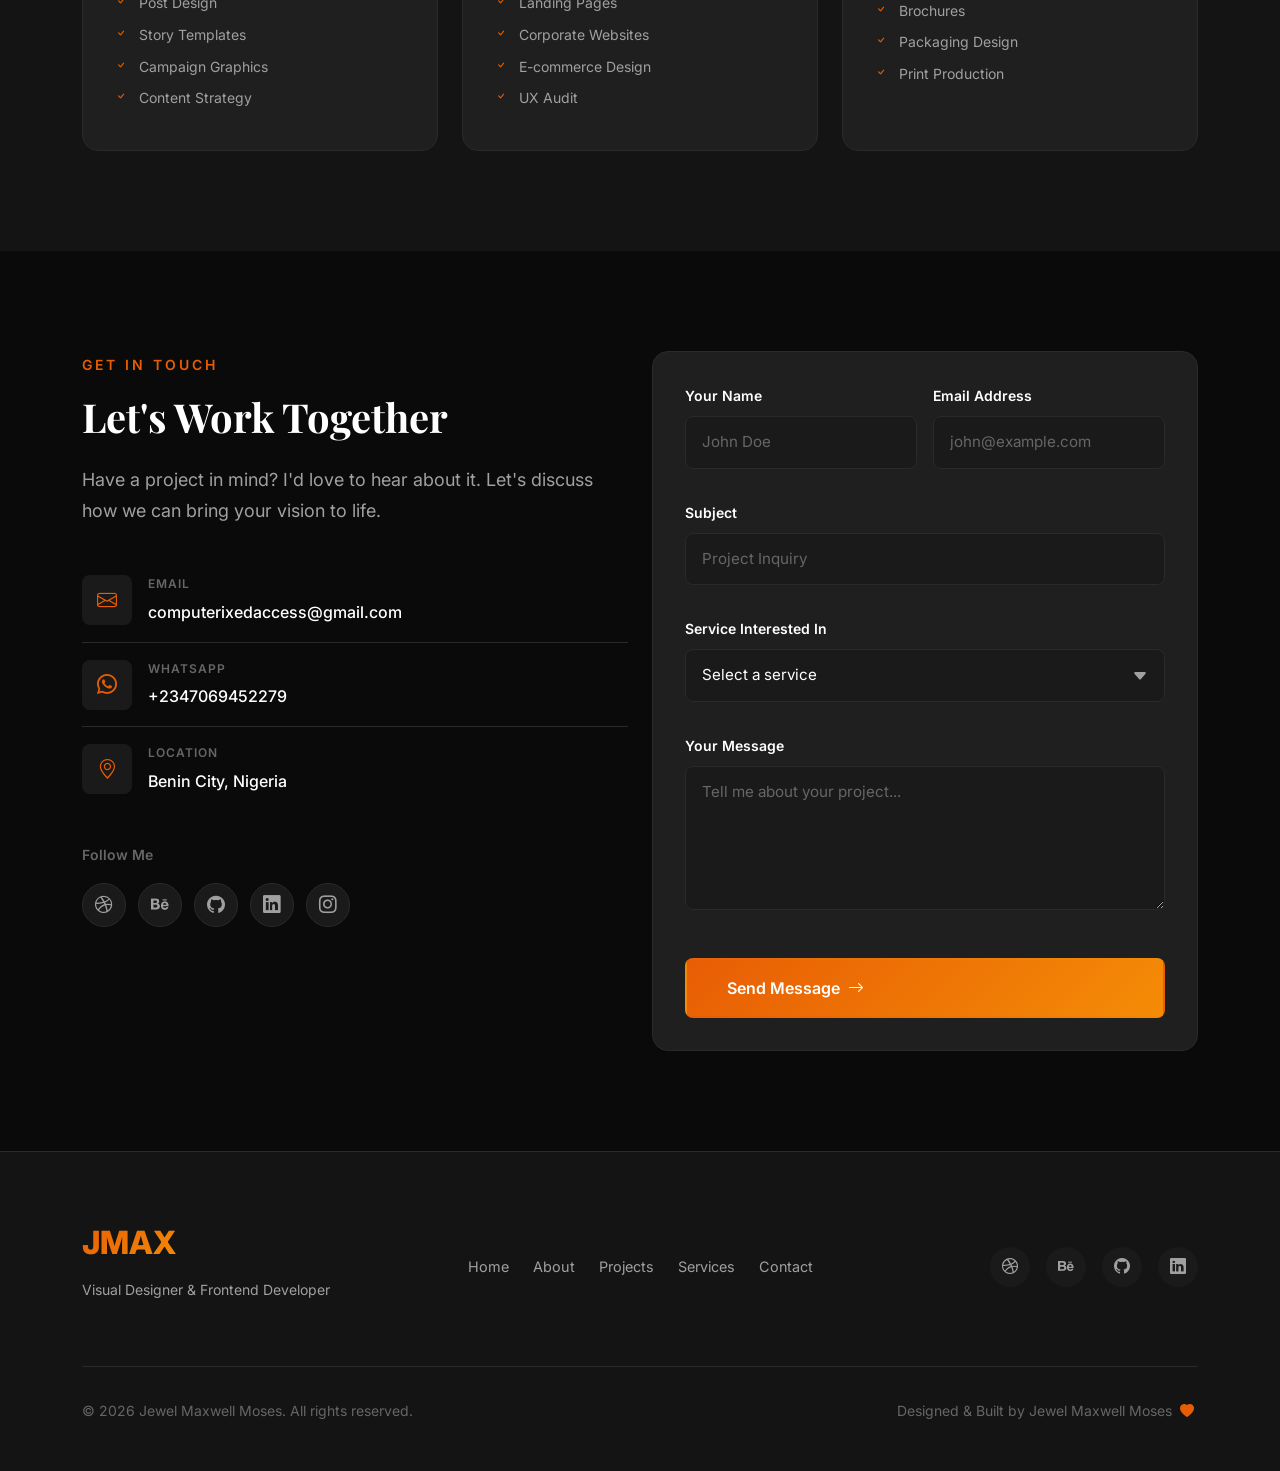
==== commit 8ff9baa2: "change a figure" ====
--- a/index.html
+++ b/index.html
@@ -124,7 +124,7 @@
                         <span class="section-subtitle scroll-reveal">About Me</span>
                         <h2 class="section-title scroll-reveal">Bridging Design & Development</h2>
                         <p class="about-text scroll-reveal">
-                            I'm a passionate Visual Designer and Frontend Developer with over 8 years of experience 
+                            I'm a passionate Visual Designer and Frontend Developer with over 5 years of experience 
                             creating impactful digital experiences. My work sits at the intersection of creativity and technology, 
                             where I transform ideas into visually stunning and highly functional digital products.
                         </p>
